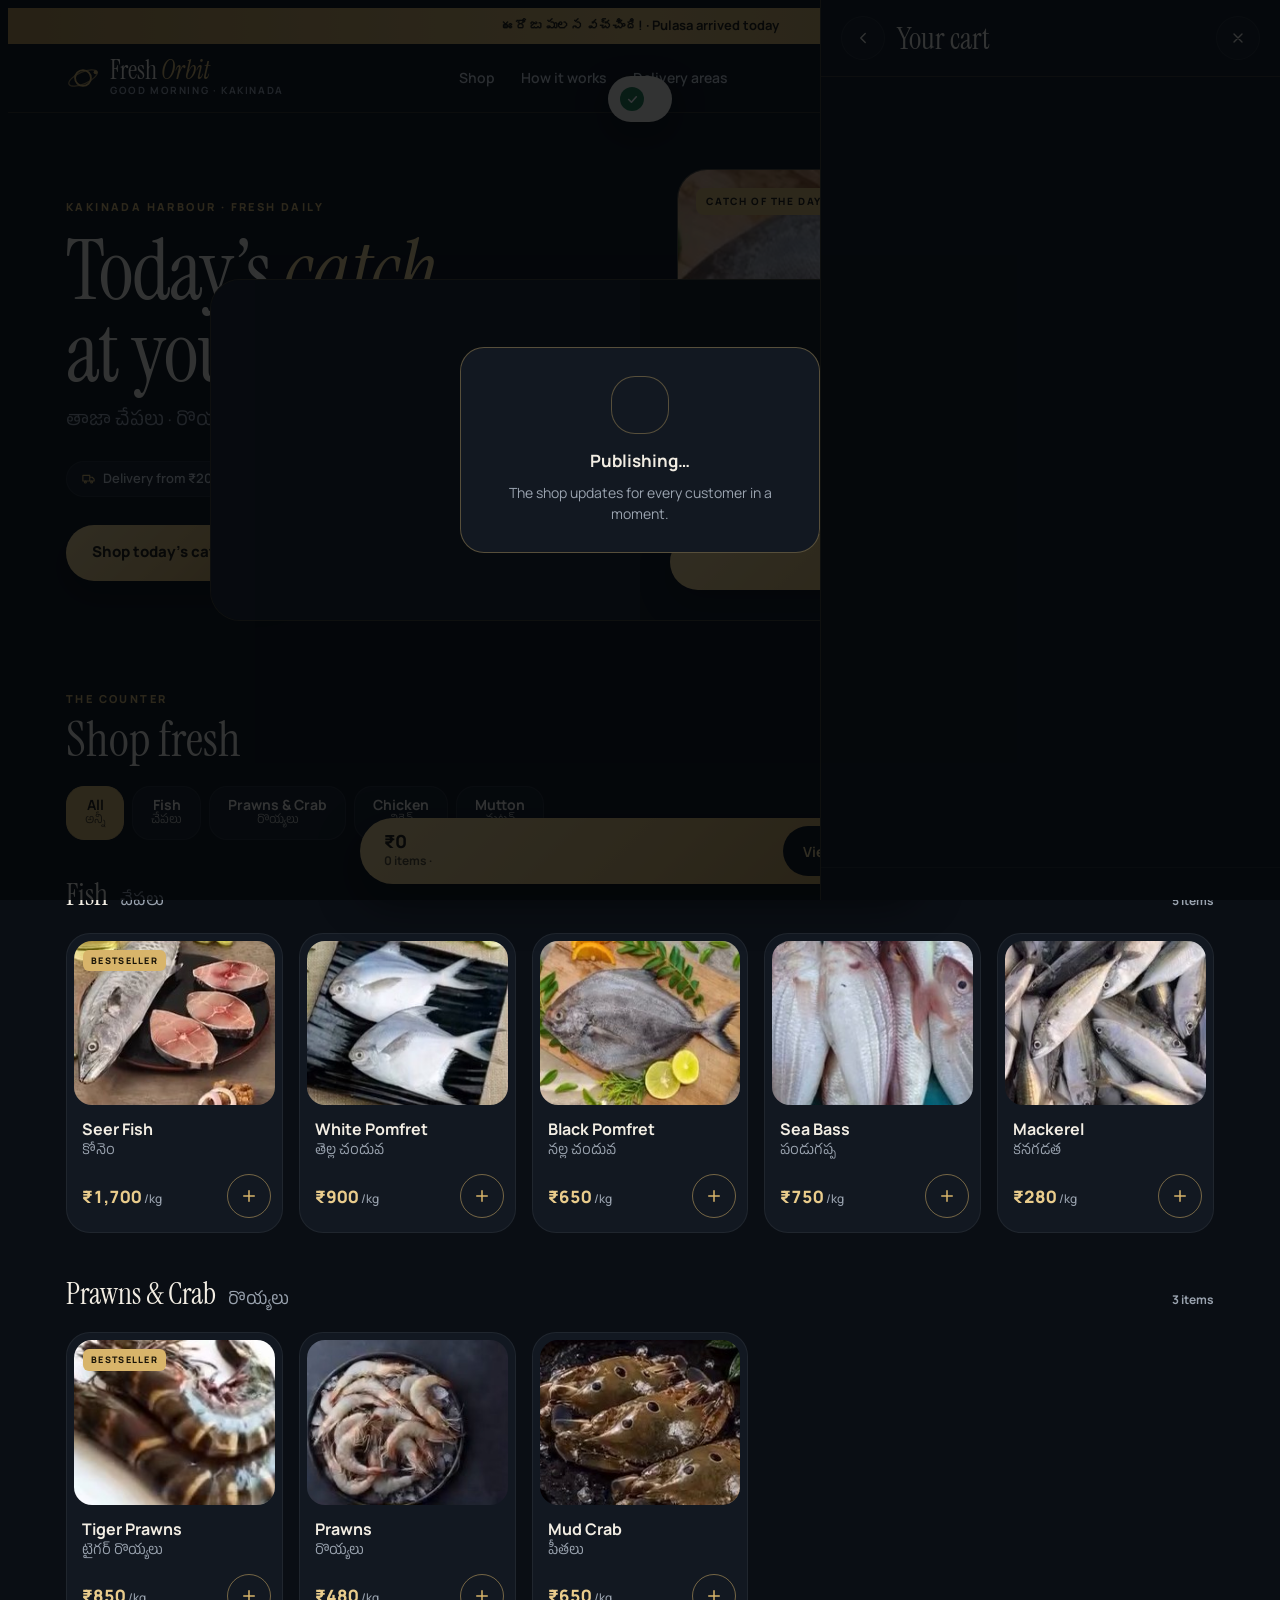
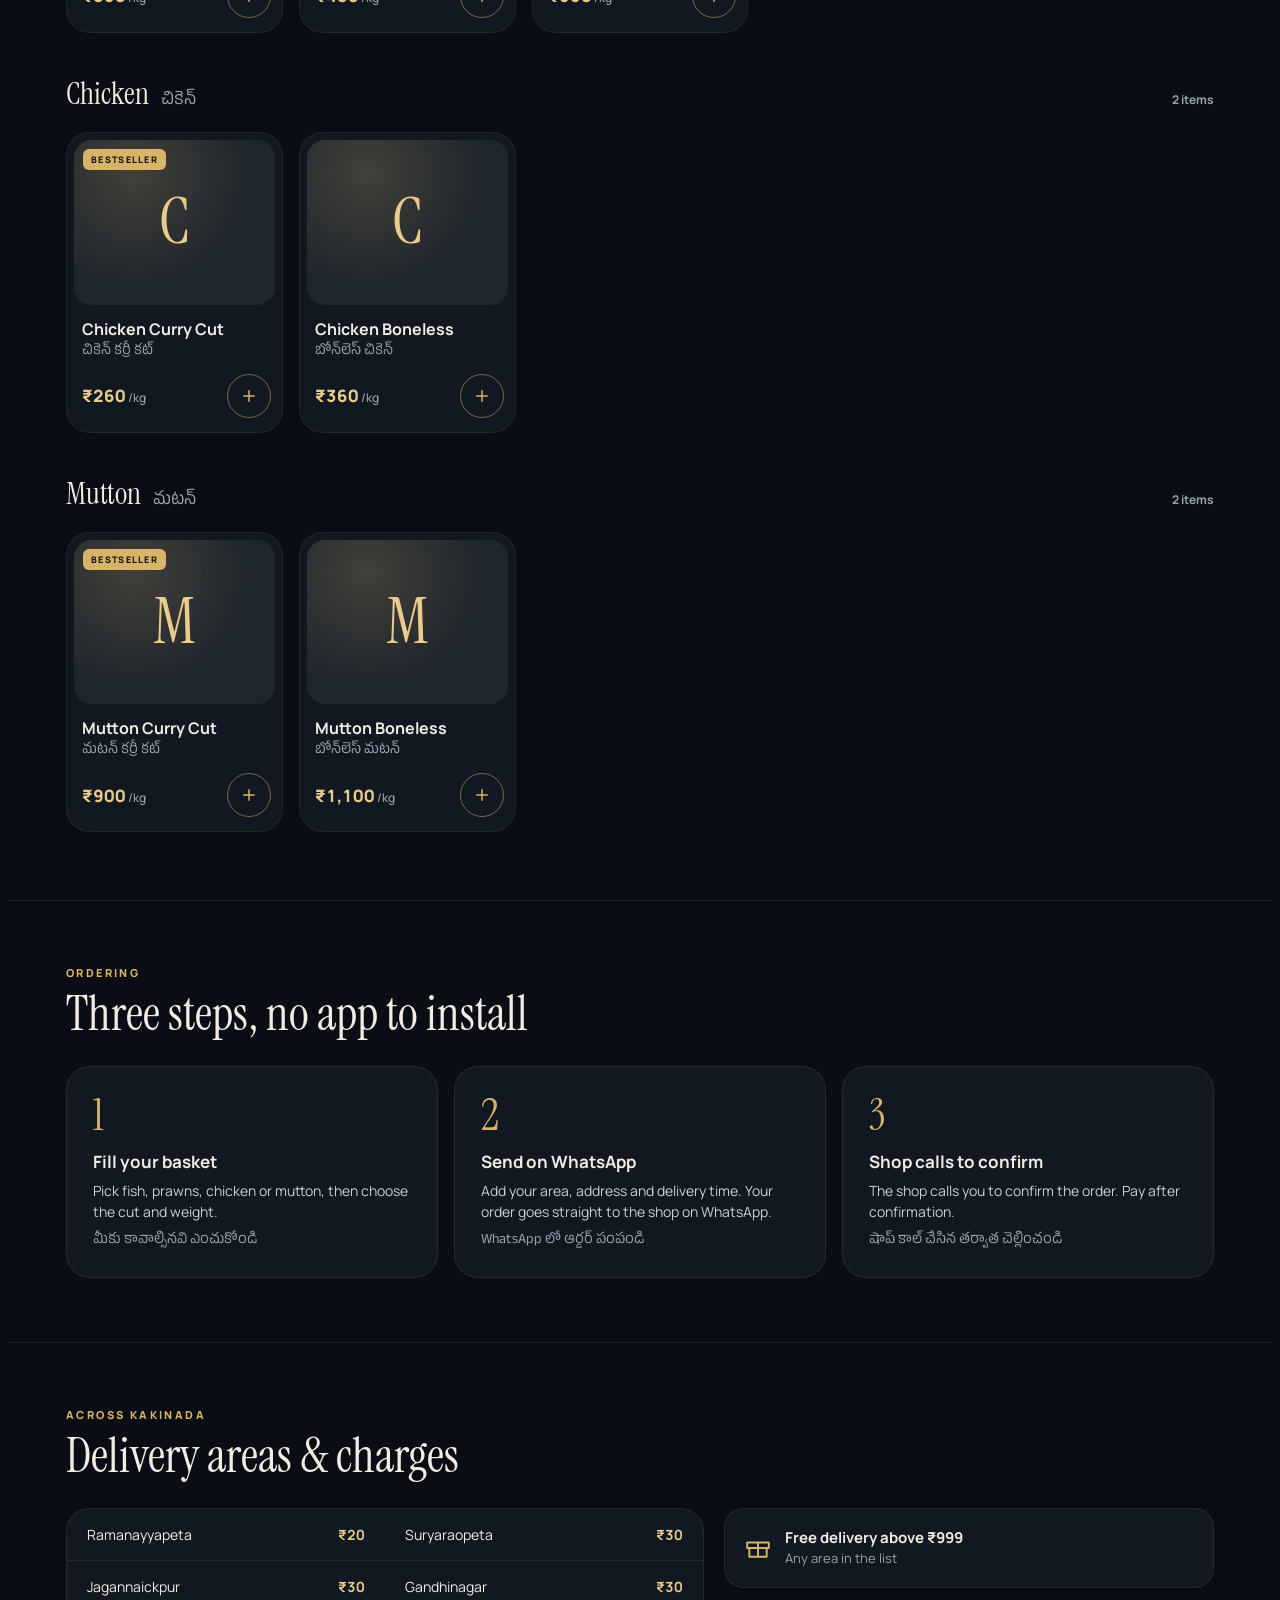
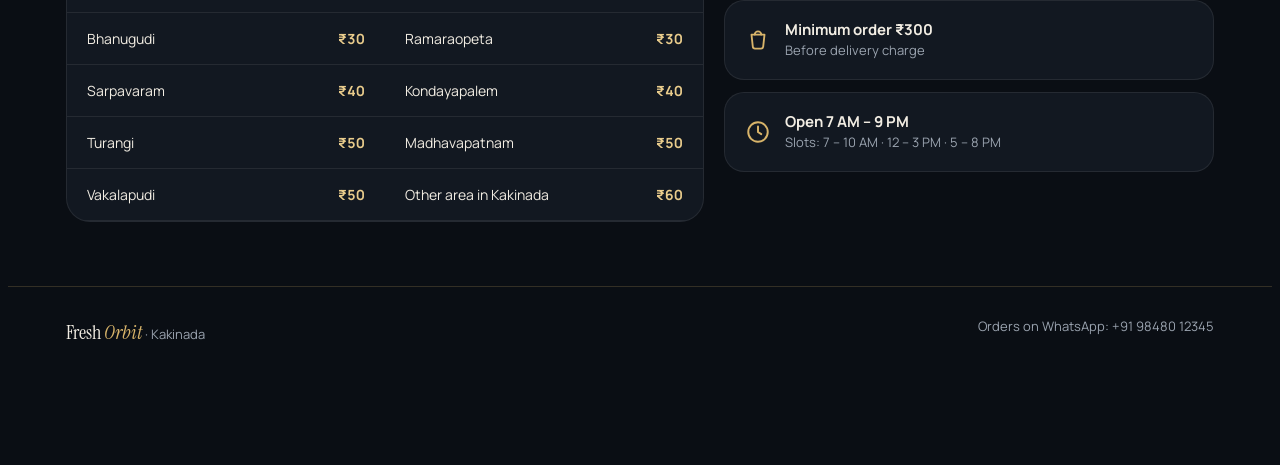
==== claude-link-version.html @ 97937550 "Add files via upload" ====
<title>Fresh Orbit Kakinada</title>
<meta name="claude:viewport-fit-sides" content="cover">
<link rel="preconnect" href="https://fonts.googleapis.com">
<link rel="stylesheet" href="https://fonts.googleapis.com/css2?family=Instrument+Serif:ital@0;1&family=Manrope:wght@400;500;600;700;800&family=Anek+Telugu:wght@400;500;600&display=swap">
<style id="fo-style">
/* Layout: harbour-night storefront — sticky header, split hero, filterable product grid, cart drawer that becomes checkout, owner console overlay */
:root{
  --ink:#0A0E14; --surface:#121821; --raised:#18202B; --line:rgba(255,255,255,0.08);
  --text:#F2EDE3; --muted:#9AA3AF; --soft:#C9CFD6;
  --gold:#D8B46A; --gold-hi:#E9CC8C; --gold-lo:#B8924A; --gold-ink:#1A1408;
  --wa:#25D366; --wa-ink:#052E16; --ok:#4ADE80; --ok-deep:#1F7A4D; --warn:#F5B84A; --danger:#F87171;
  --display:'Instrument Serif',Georgia,'Times New Roman',serif;
  --body:'Manrope',system-ui,-apple-system,'Segoe UI',sans-serif;
  --telugu:'Anek Telugu','Noto Sans Telugu','Nirmala UI',sans-serif;
  color-scheme:dark;
}
*{box-sizing:border-box}
html{scroll-behavior:smooth}
@media (prefers-reduced-motion:reduce){html{scroll-behavior:auto}*{transition:none!important;animation:none!important}}
body{background:var(--ink);color:var(--text);font-family:var(--body);font-size:15px;line-height:1.5;-webkit-font-smoothing:antialiased}
body::before{content:"";position:fixed;inset:0 0 auto;height:env(safe-area-inset-top,0px);z-index:60;background:var(--ink)}
a{color:inherit}
button,input,select,textarea{font:inherit;color:inherit}
button{cursor:pointer}
button:disabled{cursor:not-allowed}
:focus-visible{outline:2px solid var(--gold-hi);outline-offset:2px}
.te{font-family:var(--telugu)}
.wrap{max-width:1180px;margin:0 auto;padding-left:max(16px,env(safe-area-inset-left,0px));padding-right:max(16px,env(safe-area-inset-right,0px))}
.serif{font-family:var(--display);font-weight:400}
.eyebrow{font-size:11px;font-weight:800;letter-spacing:2.4px;text-transform:uppercase;color:var(--gold)}
.sr{position:absolute;width:1px;height:1px;overflow:hidden;clip:rect(0 0 0 0);white-space:nowrap}

.announce{background:linear-gradient(90deg,var(--gold-lo),var(--gold),var(--gold-lo));color:var(--gold-ink);font-size:13px;font-weight:700;text-align:center}
.announce .wrap{padding-block:8px}
.closed{background:#3A2A10;color:var(--warn);font-size:13px;font-weight:700;text-align:center;border-bottom:1px solid rgba(245,184,74,0.35)}
.closed .wrap{padding-block:10px}

header.top{position:sticky;top:env(safe-area-inset-top,0px);z-index:40;background:rgba(10,14,20,0.92);backdrop-filter:blur(14px);-webkit-backdrop-filter:blur(14px);border-bottom:1px solid rgba(216,180,106,0.2)}
header.top .wrap{display:flex;align-items:center;justify-content:space-between;gap:12px;padding-block:12px}
.brand{display:flex;align-items:center;gap:10px;text-decoration:none;min-width:0}
.brand b{font-family:var(--display);font-weight:400;font-size:26px;line-height:1;white-space:nowrap}
.brand i{color:var(--gold)}
.brand small{display:block;font-size:10px;font-weight:700;letter-spacing:1.6px;text-transform:uppercase;color:var(--muted);white-space:nowrap}
nav.links{display:flex;gap:26px;font-size:14px;font-weight:600;color:var(--soft)}
nav.links a{text-decoration:none}
nav.links a:hover{color:var(--gold-hi)}
.hdr-actions{display:flex;gap:8px;align-items:center}
.pill-btn{height:44px;padding:0 14px;border-radius:22px;border:1px solid var(--line);background:var(--surface);display:flex;align-items:center;gap:8px;font-size:13px;font-weight:700;white-space:nowrap}
.pill-btn:hover{border-color:rgba(216,180,106,0.5)}
.pill-gold{background:rgba(216,180,106,0.14);border-color:rgba(216,180,106,0.55);color:var(--gold-hi)}
.badge{min-width:20px;height:20px;padding:0 5px;border-radius:10px;background:var(--gold);color:var(--gold-ink);font-size:11px;font-weight:800;display:inline-flex;align-items:center;justify-content:center}
@media (max-width:900px){nav.links{display:none}}
@media (max-width:420px){.brand small{display:none}.brand b{font-size:22px}.pill-btn{padding:0 11px}}

.hero .wrap{display:grid;grid-template-columns:1.05fr 1fr;gap:48px;align-items:center;padding-block:56px 40px}
.hero h1{font-family:var(--display);font-weight:400;font-size:clamp(44px,7vw,84px);line-height:0.98;letter-spacing:-1px;margin:14px 0 14px;text-wrap:balance}
.hero h1 em{color:var(--gold-hi)}
.hero .te-line{font-size:19px;color:var(--muted);margin:0}
.facts{display:flex;flex-wrap:wrap;gap:8px;margin:24px 0 28px}
.fact{display:flex;align-items:center;gap:7px;height:36px;padding:0 14px;border-radius:18px;background:var(--surface);border:1px solid var(--line);font-size:13px;font-weight:600;color:var(--soft)}
.fact svg{color:var(--gold)}
.cta-row{display:flex;flex-wrap:wrap;gap:12px}
.btn-gold{height:56px;padding:0 26px;border-radius:28px;border:0;background:linear-gradient(135deg,var(--gold-hi),var(--gold) 55%,var(--gold-lo));color:var(--gold-ink);font-size:15px;font-weight:800;display:inline-flex;align-items:center;justify-content:center;gap:10px;text-decoration:none;box-shadow:0 14px 30px rgba(0,0,0,0.4)}
.btn-gold:hover{filter:brightness(1.06)}
.btn-gold:disabled{opacity:.5;filter:none}
.btn-ghost{height:56px;padding:0 24px;border-radius:28px;border:1px solid rgba(255,255,255,0.14);background:transparent;font-size:15px;font-weight:700;display:inline-flex;align-items:center;justify-content:center;gap:8px;text-decoration:none}
.btn-ghost:hover{border-color:var(--gold)}
.feature{position:relative;display:block;width:100%;padding:0;text-align:left;border-radius:30px;overflow:hidden;border:1px solid rgba(216,180,106,0.3);aspect-ratio:4/3.3;max-width:100%;background:var(--surface)}
.feature img,.feature .mono{width:100%;height:100%;object-fit:cover;display:flex}
.feature::after{content:"";position:absolute;inset:0;background:linear-gradient(180deg,rgba(10,14,20,0) 40%,rgba(10,14,20,0.92) 100%)}
.feature .cap{position:absolute;left:24px;right:24px;bottom:22px;z-index:1;display:flex;align-items:flex-end;justify-content:space-between;gap:16px}
.feature .tag{position:absolute;top:18px;left:18px;z-index:1;font-size:10px;font-weight:800;letter-spacing:1.6px;text-transform:uppercase;background:var(--gold);color:var(--gold-ink);padding:6px 10px;border-radius:8px}
.feature .nm{font-family:var(--display);font-size:36px;line-height:1}
.feature .price{font-size:22px;font-weight:800;color:var(--gold-hi);white-space:nowrap}
.feature .price span{font-size:13px;font-weight:500;color:var(--muted)}
@media (max-width:860px){.hero .wrap{grid-template-columns:1fr;gap:28px;padding-block:32px 24px}}

.shop{padding-block:40px 30px}
.shop-head{display:flex;flex-wrap:wrap;align-items:flex-end;justify-content:space-between;gap:16px;margin-bottom:22px}
.shop-head h2{font-family:var(--display);font-weight:400;font-size:clamp(34px,4.5vw,48px);line-height:1;margin:8px 0 0}
.search{height:52px;width:min(380px,100%);display:flex;align-items:center;gap:10px;padding:0 18px;border-radius:26px;background:var(--surface);border:1px solid var(--line)}
.search:focus-within{border-color:var(--gold)}
.search input{flex:1;min-width:0;border:0;background:transparent;outline:0;font-size:14px}
.search input::placeholder{color:#7C8794}
.cats{display:flex;gap:8px;overflow-x:auto;padding-bottom:6px;margin-bottom:26px;scrollbar-width:none}
.cats::-webkit-scrollbar{display:none}
.cat{flex:0 0 auto;min-height:54px;padding:6px 18px;border-radius:18px;border:1px solid var(--line);background:var(--surface);display:flex;flex-direction:column;align-items:center;justify-content:center;line-height:1.2}
.cat b{font-size:14px}
.cat span{font-size:12px;opacity:0.75}
.cat[aria-pressed="true"]{background:var(--gold);border-color:var(--gold);color:var(--gold-ink)}
.group{margin-bottom:38px}
.group-title{display:flex;align-items:baseline;gap:12px;margin:0 0 16px;flex-wrap:wrap}
.group-title h3{font-family:var(--display);font-weight:400;font-size:30px;margin:0}
.group-title .sub{color:var(--muted);font-size:17px}
.group-title .count{margin-left:auto;font-size:12px;font-weight:700;color:var(--muted)}
.grid{display:grid;grid-template-columns:repeat(auto-fill,minmax(200px,1fr));gap:16px}
@media (max-width:480px){.grid{grid-template-columns:repeat(2,minmax(0,1fr));gap:12px}}
.card{background:var(--surface);border:1px solid rgba(255,255,255,0.06);border-radius:24px;padding:7px 7px 14px;display:flex;flex-direction:column;gap:12px;transition:border-color .2s,transform .2s;min-width:0}
.card:hover{border-color:rgba(216,180,106,0.4);transform:translateY(-2px)}
.card .ph{position:relative;display:block;width:100%;aspect-ratio:1/0.82;border-radius:18px;overflow:hidden;border:0;padding:0;background:var(--raised)}
.card .ph img{width:100%;height:100%;object-fit:cover;display:block;transition:transform .5s}
.card:hover .ph img{transform:scale(1.04)}
.mono{width:100%;height:100%;display:flex;align-items:center;justify-content:center;background:radial-gradient(circle at 30% 20%,rgba(216,180,106,0.22),rgba(216,180,106,0.04) 60%),var(--raised);font-family:var(--display);font-size:64px;color:var(--gold-hi)}
.best{position:absolute;top:9px;left:9px;font-size:9px;font-weight:800;letter-spacing:1.3px;text-transform:uppercase;background:var(--gold);color:var(--gold-ink);padding:4px 8px;border-radius:6px}
.out{position:absolute;inset:0;background:rgba(10,14,20,0.72);display:flex;align-items:center;justify-content:center;font-size:12px;font-weight:800;letter-spacing:1.4px;text-transform:uppercase;color:var(--text)}
.card .meta{padding:0 8px;display:flex;flex-direction:column;min-width:0}
.card .meta b{font-size:16px;overflow-wrap:anywhere}
.card .meta .alt{font-size:14px;color:var(--muted)}
.card .foot{padding:0 4px 0 8px;display:flex;align-items:center;justify-content:space-between;gap:8px}
.price-tag{font-size:17px;font-weight:800;color:var(--gold-hi);font-variant-numeric:tabular-nums}
.price-tag small{font-size:12px;font-weight:500;color:var(--muted)}
.add{width:44px;height:44px;flex:0 0 auto;border-radius:22px;border:1px solid rgba(216,180,106,0.5);background:transparent;color:var(--gold);display:flex;align-items:center;justify-content:center}
.add:hover:not(:disabled){background:var(--gold);color:var(--gold-ink)}
.add:disabled{opacity:.35}
.in-cart{height:44px;padding:0 12px;border-radius:22px;background:rgba(216,180,106,0.14);border:1px solid rgba(216,180,106,0.45);color:var(--gold-hi);font-size:12px;font-weight:800;display:flex;align-items:center;gap:6px;white-space:nowrap}
.empty{padding:40px;text-align:center;color:var(--muted);border:1px dashed var(--line);border-radius:22px}

.band{border-top:1px solid var(--line)}
.band .wrap{padding-block:64px}
.band h2{font-family:var(--display);font-weight:400;font-size:clamp(34px,4.5vw,48px);line-height:1;margin:8px 0 28px;text-wrap:balance}
.steps{display:grid;grid-template-columns:repeat(3,minmax(0,1fr));gap:16px}
@media (max-width:760px){.steps{grid-template-columns:1fr}}
.step{padding:26px;border-radius:24px;background:var(--surface);border:1px solid var(--line)}
.step .n{font-family:var(--display);font-size:44px;line-height:1;color:var(--gold)}
.step h3{margin:12px 0 6px;font-size:17px}
.step p{margin:0;color:var(--soft);font-size:14px}
.step .te{display:block;margin-top:8px;color:var(--muted);font-size:14px}
.areas-layout{display:grid;grid-template-columns:1.3fr 1fr;gap:20px;align-items:start}
@media (max-width:860px){.areas-layout{grid-template-columns:1fr}}
.area-list{display:grid;grid-template-columns:repeat(2,minmax(0,1fr));background:var(--surface);border:1px solid var(--line);border-radius:24px;overflow:hidden}
@media (max-width:480px){.area-list{grid-template-columns:1fr}}
.area-list div{display:flex;justify-content:space-between;gap:10px;padding:15px 20px;border-bottom:1px solid var(--line);font-size:14px}
.area-list div b{color:var(--gold-hi);font-variant-numeric:tabular-nums}
.rules{display:flex;flex-direction:column;gap:12px}
.rule{display:flex;gap:14px;align-items:center;padding:18px 20px;border-radius:20px;background:var(--surface);border:1px solid var(--line)}
.rule svg{flex:0 0 auto;color:var(--gold)}
.rule b{display:block;font-size:15px}
.rule span{font-size:13px;color:var(--muted)}
footer{border-top:1px solid rgba(216,180,106,0.2)}
footer .wrap{padding-block:30px 110px;display:flex;flex-wrap:wrap;justify-content:space-between;gap:16px;color:var(--muted);font-size:13px}

.cartbar{position:fixed;left:max(16px,env(safe-area-inset-left,0px));right:max(16px,env(safe-area-inset-right,0px));bottom:calc(16px + env(safe-area-inset-bottom,0px));z-index:45;max-width:560px;margin:0 auto;height:66px;border-radius:33px;border:0;background:linear-gradient(135deg,var(--gold-hi),var(--gold) 55%,var(--gold-lo));color:var(--gold-ink);display:flex;align-items:center;justify-content:space-between;gap:10px;padding:0 8px 0 24px;box-shadow:0 18px 40px rgba(0,0,0,0.55);text-align:left}
.cartbar > span:first-child{min-width:0;overflow:hidden}
.cartbar .t{font-size:18px;font-weight:800;line-height:1.1}
.cartbar .s{font-size:12px;font-weight:700;opacity:0.72;white-space:nowrap;overflow:hidden;text-overflow:ellipsis;display:block}
.cartbar .go{flex:0 0 auto;height:50px;padding:0 20px;border-radius:25px;background:var(--ink);color:var(--gold-hi);font-size:14px;font-weight:700;display:flex;align-items:center;gap:8px}

.scrim{position:fixed;inset:0;z-index:70;background:rgba(3,5,8,0.66);backdrop-filter:blur(4px);-webkit-backdrop-filter:blur(4px)}
.modal{position:fixed;z-index:80;left:50%;top:50%;transform:translate(-50%,-50%);width:min(860px,calc(100% - 32px));max-height:calc(100% - 48px);overflow:auto;background:#0F141C;border:1px solid rgba(216,180,106,0.25);border-radius:30px;display:grid;grid-template-columns:1fr 1fr}
.modal .mimg{position:relative;min-height:340px;background:var(--raised)}
.modal .mimg img,.modal .mimg .mono{position:absolute;inset:0;width:100%;height:100%;object-fit:cover}
.modal .mbody{padding:30px;display:flex;flex-direction:column;gap:18px;min-width:0}
.xbtn{position:absolute;top:14px;right:14px;z-index:2;width:44px;height:44px;border-radius:22px;border:1px solid rgba(255,255,255,0.18);background:rgba(10,14,20,0.7);display:flex;align-items:center;justify-content:center}
.label{font-size:12px;font-weight:800;letter-spacing:1.4px;text-transform:uppercase;color:var(--muted);margin-bottom:8px;display:block}
.seg{display:grid;gap:6px;padding:5px;background:var(--ink);border:1px solid var(--line);border-radius:18px}
.seg button{min-height:44px;border-radius:14px;border:0;background:transparent;color:var(--soft);font-size:13px;font-weight:700;padding:4px 6px}
.seg button[aria-pressed="true"]{background:var(--gold);color:var(--gold-ink)}
.wts{display:grid;grid-template-columns:repeat(4,minmax(0,1fr));gap:8px}
.wts button{height:58px;border-radius:16px;border:1px solid var(--line);background:var(--surface);display:flex;flex-direction:column;align-items:center;justify-content:center;line-height:1.25}
.wts button b{font-size:14px}
.wts button span{font-size:11px;color:var(--muted)}
.wts button[aria-pressed="true"]{border:1.5px solid var(--gold);background:rgba(216,180,106,0.14)}
@media (max-width:700px){
  .modal{left:0;right:0;top:auto;bottom:0;transform:none;width:100%;max-height:92%;border-radius:28px 28px 0 0;grid-template-columns:1fr;padding-bottom:env(safe-area-inset-bottom,0px)}
  .modal .mimg{min-height:240px}
  .modal .mbody{padding:22px max(20px,env(safe-area-inset-left,0px)) 24px}
}

.drawer{position:fixed;z-index:80;top:0;right:0;bottom:0;width:min(460px,100%);background:#0F141C;border-left:1px solid rgba(216,180,106,0.25);display:flex;flex-direction:column;padding-top:env(safe-area-inset-top,0px);padding-bottom:env(safe-area-inset-bottom,0px);padding-right:env(safe-area-inset-right,0px)}
.dhead{display:flex;align-items:center;gap:12px;padding:16px 20px;border-bottom:1px solid rgba(216,180,106,0.2)}
.dhead h2{font-family:var(--display);font-weight:400;font-size:30px;margin:0;flex:1;line-height:1.1}
.icon-btn{width:44px;height:44px;flex:0 0 auto;border-radius:22px;border:1px solid var(--line);background:var(--surface);display:flex;align-items:center;justify-content:center}
.dbody{flex:1;overflow:auto;padding:18px 20px;display:flex;flex-direction:column;gap:14px}
.dfoot{padding:14px 20px 18px;border-top:1px solid var(--line);display:flex;flex-direction:column;gap:10px}
.line{display:flex;gap:14px;padding:10px;background:var(--surface);border:1px solid rgba(255,255,255,0.06);border-radius:20px}
.line .th{width:76px;height:76px;flex:0 0 auto;border-radius:14px;overflow:hidden}
.line .th img,.line .th .mono{width:100%;height:100%;object-fit:cover;font-size:30px}
.line .info{flex:1;min-width:0;display:flex;flex-direction:column;justify-content:space-between;gap:6px}
.line .row{display:flex;justify-content:space-between;gap:8px}
.line b{font-size:15px}
.line .sub{font-size:12px;color:var(--muted)}
.stepper{align-self:flex-start;display:flex;align-items:center;background:var(--ink);border:1px solid var(--line);border-radius:22px}
.stepper button{width:44px;height:38px;border:0;background:transparent;color:var(--gold);display:flex;align-items:center;justify-content:center}
.stepper span{min-width:58px;text-align:center;font-size:13px;font-weight:800;font-variant-numeric:tabular-nums}
.progress{padding:16px;border-radius:18px;background:rgba(216,180,106,0.08);border:1px solid rgba(216,180,106,0.25);display:flex;flex-direction:column;gap:10px;font-size:13px;font-weight:600;color:var(--gold-hi)}
.bar{height:6px;border-radius:3px;background:rgba(255,255,255,0.08);overflow:hidden}
.bar i{display:block;height:100%;border-radius:3px;background:linear-gradient(90deg,var(--gold-lo),var(--gold-hi));transition:width .3s}
.sum{display:flex;flex-direction:column;gap:8px;font-size:14px}
.sum div{display:flex;justify-content:space-between;gap:10px;font-variant-numeric:tabular-nums}
.sum .k{color:var(--muted)}
.sum .total{padding-top:10px;border-top:1px solid var(--line);align-items:baseline}
.sum .total .k{font-family:var(--display);font-size:24px;color:var(--text)}
.sum .total b{font-size:24px;color:var(--gold-hi)}
.field{display:flex;flex-direction:column;gap:7px;min-width:0}
.field > span{font-size:12px;font-weight:800;letter-spacing:1.2px;text-transform:uppercase;color:var(--muted)}
.field > span.money,.field > span.phone{font-size:15px;font-weight:400;letter-spacing:0;text-transform:none;color:var(--text)}
.field input,.field textarea,.field select{min-height:50px;padding:12px 16px;border-radius:14px;border:1px solid rgba(255,255,255,0.1);background:var(--surface);font-size:15px;outline:0;resize:vertical;width:100%;min-width:0}
.field input:focus,.field textarea:focus,.field select:focus{border-color:var(--gold)}
.field input::placeholder,.field textarea::placeholder{color:#7C8794}
.err{font-size:12px;color:var(--warn);font-weight:600;font-style:normal}
.phone{display:flex;align-items:center;border-radius:14px;border:1px solid rgba(255,255,255,0.1);background:var(--surface);overflow:hidden}
.phone:focus-within{border-color:var(--gold)}
.phone b{padding:0 14px;align-self:stretch;display:flex;align-items:center;border-right:1px solid var(--line);color:var(--soft)}
.phone input{border:0!important;flex:1;min-width:0;background:transparent}
.area-pick{display:grid;grid-template-columns:repeat(2,minmax(0,1fr));gap:8px}
.area-pick button{min-height:50px;padding:8px 12px;border-radius:14px;border:1px solid var(--line);background:var(--surface);display:flex;justify-content:space-between;align-items:center;gap:6px;text-align:left;font-size:13px;font-weight:600;line-height:1.2;min-width:0}
.area-pick button b{font-size:12px;color:var(--muted);flex:0 0 auto}
.area-pick button[aria-pressed="true"]{border:1.5px solid var(--gold);background:rgba(216,180,106,0.14)}
.area-pick button[aria-pressed="true"] b{color:var(--gold-hi)}
.btn-wa{height:60px;border-radius:30px;border:0;background:var(--wa);color:var(--wa-ink);font-size:16px;font-weight:800;display:flex;align-items:center;justify-content:center;gap:10px;text-decoration:none;width:100%}
.btn-wa:hover{filter:brightness(1.05)}
.btn-wa:disabled{opacity:.45}
.note{font-size:12px;color:var(--muted);text-align:center}
.msgbox{white-space:pre-wrap;font-size:13px;line-height:1.55;background:var(--surface);border:1px solid var(--line);border-radius:16px;padding:14px;color:var(--soft);max-height:240px;overflow:auto;overflow-wrap:anywhere}
.done-ico{width:64px;height:64px;border-radius:32px;background:rgba(37,211,102,0.14);border:1px solid rgba(37,211,102,0.4);display:flex;align-items:center;justify-content:center;color:var(--wa)}
.toast{position:fixed;z-index:120;left:50%;top:calc(76px + env(safe-area-inset-top,0px));transform:translateX(-50%);min-height:46px;padding:8px 18px 8px 12px;border-radius:23px;background:var(--text);color:var(--ink);display:flex;align-items:center;gap:10px;font-size:13px;font-weight:700;box-shadow:0 14px 30px rgba(0,0,0,0.5);max-width:calc(100% - 32px)}
.toast i{width:24px;height:24px;flex:0 0 auto;border-radius:12px;background:var(--ok-deep);display:flex;align-items:center;justify-content:center;color:#fff}

/* ---------- owner console ---------- */
.admin{position:fixed;inset:0;z-index:100;background:var(--ink);overflow:auto;padding-top:env(safe-area-inset-top,0px)}
.ahead{position:sticky;top:0;z-index:2;background:rgba(10,14,20,0.95);backdrop-filter:blur(12px);-webkit-backdrop-filter:blur(12px);border-bottom:1px solid rgba(216,180,106,0.2)}
.ahead .wrap{display:flex;flex-wrap:wrap;align-items:center;gap:12px;padding-block:14px;max-width:980px}
#aClose{order:3}
.atabs{order:2}
@media (max-width:700px){#aClose{order:2}.atabs{order:3;max-width:none}}
.ahead h2{font-family:var(--display);font-weight:400;font-size:30px;margin:0;line-height:1.1;flex:1;min-width:0}
.atabs{display:grid;grid-template-columns:repeat(2,minmax(0,1fr));gap:6px;padding:5px;background:var(--surface);border:1px solid var(--line);border-radius:20px;width:100%;max-width:420px}
.atabs button{height:44px;border-radius:15px;border:0;background:transparent;color:var(--soft);font-size:14px;font-weight:700}
.atabs button[aria-pressed="true"]{background:var(--gold);color:var(--gold-ink);font-weight:800}
.abody{max-width:980px;padding-block:20px 140px;display:flex;flex-direction:column;gap:14px}
.acard{background:var(--surface);border:1px solid var(--line);border-radius:22px;padding:18px;display:flex;flex-direction:column;gap:14px;min-width:0}
.acard h3{font-family:var(--display);font-weight:400;font-size:24px;margin:0}
.acard .hint{font-size:13px;color:var(--muted);margin:-8px 0 0}
.arow{display:grid;grid-template-columns:76px minmax(0,1fr) auto;gap:14px;align-items:start}
@media (max-width:640px){.arow{grid-template-columns:64px minmax(0,1fr)}.arow .atoggles{grid-column:1 / -1;flex-direction:row}}
.athumb{position:relative;width:76px;height:76px;border-radius:16px;overflow:hidden;border:1px dashed rgba(216,180,106,0.5);background:var(--raised);padding:0;display:block}
@media (max-width:640px){.athumb{width:64px;height:64px}}
.athumb img,.athumb .mono{width:100%;height:100%;object-fit:cover;font-size:30px}
.athumb span.cam{position:absolute;right:4px;bottom:4px;width:24px;height:24px;border-radius:12px;background:rgba(10,14,20,0.85);display:flex;align-items:center;justify-content:center;color:var(--gold-hi)}
.afields{display:grid;grid-template-columns:repeat(2,minmax(0,1fr));gap:10px;min-width:0}
@media (max-width:520px){.afields{grid-template-columns:1fr}}
.afields .field > span,.ad .field > span{font-size:11px;letter-spacing:1px}
.afields .field input,.afields .field select,.ad .field input,.ad .field select,.ad .field textarea{min-height:44px;padding:9px 12px;font-size:14px;background:var(--ink)}
.money{display:flex;align-items:center;border-radius:14px;border:1px solid rgba(255,255,255,0.1);background:var(--ink);padding:0 12px;min-height:44px}
.money:focus-within{border-color:var(--gold)}
.money input{border:0!important;background:transparent!important;min-height:42px!important;padding:0 6px!important;flex:1;min-width:0;font-weight:800;color:var(--gold-hi)}
.money em{font-style:normal;font-size:12px;color:var(--muted)}
.atoggles{display:flex;flex-direction:column;gap:8px}
.tgl{display:flex;align-items:center;gap:10px;min-height:44px;padding:0 4px;border:0;background:transparent;font-size:13px;font-weight:700;color:var(--soft);white-space:nowrap}
.tgl .trk{width:46px;height:28px;border-radius:14px;background:rgba(255,255,255,0.14);position:relative;flex:0 0 auto;transition:background .2s}
.tgl .trk::after{content:"";position:absolute;top:3px;left:3px;width:22px;height:22px;border-radius:11px;background:var(--muted);transition:left .2s,background .2s}
.tgl[aria-checked="true"] .trk{background:var(--ok-deep)}
.tgl[aria-checked="true"] .trk::after{left:21px;background:#fff}
.amore{grid-column:1 / -1}
.amore summary{cursor:pointer;font-size:13px;font-weight:700;color:var(--gold-hi);min-height:36px;display:flex;align-items:center;list-style:none}
.amore summary::-webkit-details-marker{display:none}
.amore[open] summary{margin-bottom:10px}
.ad{display:grid;grid-template-columns:repeat(2,minmax(0,1fr));gap:10px}
@media (max-width:520px){.ad{grid-template-columns:1fr}}
.ad .wide{grid-column:1 / -1}
.lnk{border:0;background:transparent;font-size:13px;font-weight:700;color:var(--soft);min-height:40px;padding:0 6px;text-decoration:underline;text-underline-offset:3px}
.lnk.danger{color:var(--danger)}
.out-row{opacity:.62}
.alist{display:flex;flex-direction:column;gap:8px}
.aline{display:grid;grid-template-columns:minmax(0,1fr) 110px 44px;gap:8px;align-items:center}
.aline input{min-height:44px;padding:9px 12px;border-radius:12px;border:1px solid rgba(255,255,255,0.1);background:var(--ink);font-size:14px;outline:0;width:100%;min-width:0}
.aline input:focus{border-color:var(--gold)}
.aline.slot{grid-template-columns:minmax(0,1fr) 44px}
.xsm{width:44px;height:44px;border-radius:12px;border:0;background:transparent;color:var(--muted);display:flex;align-items:center;justify-content:center}
.xsm:hover{color:var(--danger)}
.dashed{min-height:46px;border-radius:14px;border:1px dashed rgba(216,180,106,0.5);background:transparent;color:var(--gold);font-size:14px;font-weight:700}
.two{display:grid;grid-template-columns:repeat(2,minmax(0,1fr));gap:10px}
@media (max-width:520px){.two{grid-template-columns:1fr}}
.savebar{position:fixed;left:0;right:0;bottom:0;z-index:105;background:rgba(15,20,28,0.97);border-top:1px solid rgba(216,180,106,0.3);padding-bottom:env(safe-area-inset-bottom,0px)}
.savebar .wrap{max-width:980px;display:flex;align-items:center;gap:10px;padding-block:12px;flex-wrap:wrap}
.savebar .msg{flex:1;min-width:160px;font-size:13px;font-weight:600;color:var(--muted)}
.savebar .msg.dirty{color:var(--warn)}
.savebar .btn-gold,.savebar .btn-ghost{height:50px}
.busy{position:fixed;inset:0;z-index:130;background:rgba(3,5,8,0.8);display:flex;align-items:center;justify-content:center;padding:24px}
.busy div{max-width:360px;text-align:center;background:var(--surface);border:1px solid rgba(216,180,106,0.35);border-radius:24px;padding:28px}
.spin{width:40px;height:40px;margin:0 auto 14px;border-radius:20px;border:3px solid rgba(216,180,106,0.25);border-top-color:var(--gold);animation:sp 0.9s linear infinite}
@keyframes sp{to{transform:rotate(360deg)}}
.confirm-del{display:flex;flex-wrap:wrap;gap:8px;align-items:center;font-size:13px;color:var(--danger);font-weight:700}
.confirm-del button{min-height:40px;padding:0 14px;border-radius:12px;font-size:13px;font-weight:800}
</style>

<div id="fo-app"></div>

<script id="fo-imgs">window.FO_IMGS={"seer": "[data-uri]", "whitepomfret": "[data-uri]", "blackpomfret": "[data-uri]", "seabass": "[data-uri]", "mackerel": "[data-uri]", "tigerprawns": "[data-uri]", "prawns": "[data-uri]", "crab": "[data-uri]", "hero_pomfret": "[data-uri]", "hero_prawns": "[data-uri]"};</script>
<script id="fo-data" type="application/json">{"v": 1, "settings": {"whatsapp": "919848012345", "open": true, "banner": "ఈరోజు పులస వచ్చింది! · Pulasa arrived today", "freeAbove": 999, "minOrder": 300, "hours": "7 AM – 9 PM", "slots": ["7 – 10 AM", "12 – 3 PM", "5 – 8 PM"], "featured": "bpom", "areas": [{"name": "Ramanayyapeta", "fee": 20}, {"name": "Suryaraopeta", "fee": 30}, {"name": "Jagannaickpur", "fee": 30}, {"name": "Gandhinagar", "fee": 30}, {"name": "Bhanugudi", "fee": 30}, {"name": "Ramaraopeta", "fee": 30}, {"name": "Sarpavaram", "fee": 40}, {"name": "Kondayapalem", "fee": 40}, {"name": "Turangi", "fee": 50}, {"name": "Madhavapatnam", "fee": 50}, {"name": "Vakalapudi", "fee": 50}, {"name": "Other area in Kakinada", "fee": 60}]}, "products": [{"img": "@seer", "hero": "", "inStock": true, "best": true, "desc": "", "alias": "konemu vanjaram", "cuts": ["Slices", "Whole"], "weights": [0.5, 1, 1.5, 2], "id": "seer", "cat": "fish", "en": "Seer Fish", "te": "కోనెం", "price": 1700}, {"img": "@whitepomfret", "hero": "", "inStock": true, "best": false, "desc": "", "alias": "chanduva", "cuts": ["Cleaned", "Whole"], "weights": [0.5, 1, 1.5, 2], "id": "wpom", "cat": "fish", "en": "White Pomfret", "te": "తెల్ల చందువ", "price": 900}, {"img": "@blackpomfret", "hero": "@hero_pomfret", "inStock": true, "best": false, "desc": "Firm and rich. Great for tawa fry.", "alias": "chanduva", "cuts": ["Cleaned", "Whole"], "weights": [0.5, 1, 1.5, 2], "id": "bpom", "cat": "fish", "en": "Black Pomfret", "te": "నల్ల చందువ", "price": 650}, {"img": "@seabass", "hero": "", "inStock": true, "best": false, "desc": "", "alias": "pandugappa", "cuts": ["Cleaned", "Whole"], "weights": [0.5, 1, 1.5, 2], "id": "bass", "cat": "fish", "en": "Sea Bass", "te": "పండుగప్ప", "price": 750}, {"img": "@mackerel", "hero": "", "inStock": true, "best": false, "desc": "", "alias": "kanagadata", "cuts": ["Cleaned", "Whole"], "weights": [0.5, 1, 1.5, 2], "id": "mack", "cat": "fish", "en": "Mackerel", "te": "కనగడత", "price": 280}, {"img": "@tigerprawns", "hero": "", "inStock": true, "best": true, "desc": "", "alias": "royyalu", "cuts": ["Cleaned & deveined", "Whole"], "weights": [0.25, 0.5, 1, 2], "id": "tiger", "cat": "prawn", "en": "Tiger Prawns", "te": "టైగర్ రొయ్యలు", "price": 850}, {"img": "@prawns", "hero": "@hero_prawns", "inStock": true, "best": false, "desc": "Medium size, 40 to 50 per kg.", "alias": "royyalu", "cuts": ["Cleaned & deveined", "Whole"], "weights": [0.25, 0.5, 1, 2], "id": "prawn", "cat": "prawn", "en": "Prawns", "te": "రొయ్యలు", "price": 480}, {"img": "@crab", "hero": "", "inStock": true, "best": false, "desc": "", "alias": "peethalu", "cuts": ["Cleaned", "Whole"], "weights": [0.5, 1, 1.5, 2], "id": "crab", "cat": "prawn", "en": "Mud Crab", "te": "పీతలు", "price": 650}, {"img": "", "hero": "", "inStock": true, "best": true, "desc": "", "alias": "", "cuts": [], "weights": [0.5, 1, 1.5, 2], "id": "ccc", "cat": "chicken", "en": "Chicken Curry Cut", "te": "చికెన్ కర్రీ కట్", "price": 260, "mono": "C"}, {"img": "", "hero": "", "inStock": true, "best": false, "desc": "", "alias": "", "cuts": [], "weights": [0.5, 1, 1.5, 2], "id": "cbl", "cat": "chicken", "en": "Chicken Boneless", "te": "బోన్‌లెస్ చికెన్", "price": 360, "mono": "C"}, {"img": "", "hero": "", "inStock": true, "best": true, "desc": "", "alias": "", "cuts": [], "weights": [0.5, 1, 1.5, 2], "id": "mcc", "cat": "mutton", "en": "Mutton Curry Cut", "te": "మటన్ కర్రీ కట్", "price": 900, "mono": "M"}, {"img": "", "hero": "", "inStock": true, "best": false, "desc": "", "alias": "", "cuts": [], "weights": [0.5, 1, 1.5, 2], "id": "mbl", "cat": "mutton", "en": "Mutton Boneless", "te": "బోన్‌లెస్ మటన్", "price": 1100, "mono": "M"}]}</script>
<script id="fo-main">
(function () {
'use strict';
/* =====================================================================
   Fresh Orbit — storefront + owner console.
   Shop data lives in the #fo-data block above. The signed-in owner edits
   it in "Manage shop" and "Save & publish" republishes this page with
   the new data, so every customer gets the update.
   ===================================================================== */
const MAIN_SRC = document.getElementById('fo-main').textContent;
const IMGS_SRC = document.getElementById('fo-imgs').textContent;
const STYLE_SRC = document.getElementById('fo-style').textContent;
const IMGS = window.FO_IMGS || {};
let DATA;
try { DATA = JSON.parse(document.getElementById('fo-data').textContent); } catch (e) { DATA = { settings: {}, products: [] }; }
const S = DATA.settings;
const CATS = [
  {id:'all', en:'All', te:'అన్నీ'},
  {id:'fish', en:'Fish', te:'చేపలు'},
  {id:'prawn', en:'Prawns & Crab', te:'రొయ్యలు'},
  {id:'chicken', en:'Chicken', te:'చికెన్'},
  {id:'mutton', en:'Mutton', te:'మటన్'}
];
const I18N = {
  en:{navShop:'Shop',navHow:'How it works',navDelivery:'Delivery areas',heroTitle:'Today’s <em>catch</em>, at your door.',ctaShop:'Shop today’s catch',ctaHow:'How ordering works',catchDay:'Catch of the day',shopEyebrow:'The counter',shopTitle:'Shop fresh',howEyebrow:'Ordering',howTitle:'Three steps, no app to install',delEyebrow:'Across Kakinada',delTitle:'Delivery areas &amp; charges',viewCart:'View cart',fromLbl:'Delivery from',freeLbl:'Free above'},
  te:{navShop:'షాప్',navHow:'ఎలా ఆర్డర్ చేయాలి',navDelivery:'డెలివరీ ప్రాంతాలు',heroTitle:'తాజా <em>చేపలు</em>, మీ ఇంటికే.',ctaShop:'ఇప్పుడే కొనండి',ctaHow:'ఎలా ఆర్డర్ చేయాలి',catchDay:'ఈరోజు ప్రత్యేకం',shopEyebrow:'కౌంటర్',shopTitle:'తాజాగా కొనండి',howEyebrow:'ఆర్డర్',howTitle:'మూడు స్టెప్పులు, యాప్ అవసరం లేదు',delEyebrow:'కాకినాడ అంతటా',delTitle:'డెలివరీ ప్రాంతాలు &amp; ఛార్జీలు',viewCart:'Cart చూడండి',fromLbl:'డెలివరీ',freeLbl:'ఉచితం పైన'}
};

/* ---------- helpers ---------- */
const $ = (id) => document.getElementById(id);
const rupee = (n) => '₹' + Math.round(n).toLocaleString('en-IN');
const kg = (q) => q < 1 ? Math.round(q * 1000) + ' g' : (Number.isInteger(q) ? q : +q.toFixed(2)) + ' kg';
const esc = (s) => String(s == null ? '' : s).replace(/[&<>"']/g, (c) => ({'&':'&amp;','<':'&lt;','>':'&gt;','"':'&quot;',"'":'&#39;'}[c]));
const imgSrc = (ref) => !ref ? '' : ref.charAt(0) === '@' ? (IMGS[ref.slice(1)] || '') : ref;
const ICON = {
  plus:'<svg width="18" height="18" viewBox="0 0 24 24" fill="none" stroke="currentColor" stroke-width="2" stroke-linecap="round" aria-hidden="true"><path d="M12 5v14M5 12h14"/></svg>',
  minus:'<svg width="16" height="16" viewBox="0 0 24 24" fill="none" stroke="currentColor" stroke-width="2.2" stroke-linecap="round" aria-hidden="true"><path d="M5 12h14"/></svg>',
  x:'<svg width="16" height="16" viewBox="0 0 24 24" fill="none" stroke="currentColor" stroke-width="2" stroke-linecap="round" aria-hidden="true"><path d="M6 6l12 12M18 6 6 18"/></svg>',
  back:'<svg width="18" height="18" viewBox="0 0 24 24" fill="none" stroke="currentColor" stroke-width="1.8" stroke-linecap="round" stroke-linejoin="round" aria-hidden="true"><path d="M15 6l-6 6 6 6"/></svg>',
  arrow:'<svg width="18" height="18" viewBox="0 0 24 24" fill="none" stroke="currentColor" stroke-width="2.2" stroke-linecap="round" stroke-linejoin="round" aria-hidden="true"><path d="M5 12h14M13 6l6 6-6 6"/></svg>',
  truck:'<svg width="15" height="15" viewBox="0 0 24 24" fill="none" stroke="currentColor" stroke-width="1.8" stroke-linecap="round" stroke-linejoin="round" aria-hidden="true"><path d="M3 7h11v9H3zM14 10h4l3 3v3h-7"/><circle cx="7" cy="17.5" r="1.6"/><circle cx="17" cy="17.5" r="1.6"/></svg>',
  gift:'<svg width="15" height="15" viewBox="0 0 24 24" fill="none" stroke="currentColor" stroke-width="1.8" stroke-linecap="round" stroke-linejoin="round" aria-hidden="true"><path d="M20 12v8H4v-8M2 7h20v5H2zM12 20V7"/></svg>',
  clock:'<svg width="15" height="15" viewBox="0 0 24 24" fill="none" stroke="currentColor" stroke-width="1.8" stroke-linecap="round" aria-hidden="true"><circle cx="12" cy="12" r="9"/><path d="M12 7v5l3 2"/></svg>',
  bag:'<svg width="19" height="19" viewBox="0 0 24 24" fill="none" stroke="currentColor" stroke-width="1.7" stroke-linecap="round" stroke-linejoin="round" aria-hidden="true"><path d="M6 7h12l-1.2 11.2a2 2 0 0 1-2 1.8H9.2a2 2 0 0 1-2-1.8L6 7Z"/><path d="M9 7a3 3 0 0 1 6 0"/></svg>',
  wa:'<svg width="22" height="22" viewBox="0 0 24 24" fill="none" stroke="currentColor" stroke-width="1.8" stroke-linecap="round" stroke-linejoin="round" aria-hidden="true"><path d="M4 20l1.3-3.9A8 8 0 1 1 8.1 19L4 20Z"/><path d="M9 9.5c0 3 2.5 5.5 5.5 5.5l1-1.5-2-1-1 .8a4 4 0 0 1-1.8-1.8l.8-1-1-2L9 9.5Z"/></svg>',
  gear:'<svg width="17" height="17" viewBox="0 0 24 24" fill="none" stroke="currentColor" stroke-width="1.8" stroke-linecap="round" stroke-linejoin="round" aria-hidden="true"><circle cx="12" cy="12" r="3"/><path d="M19.4 15a1.7 1.7 0 0 0 .3 1.8l.1.1a2 2 0 1 1-2.8 2.8l-.1-.1a1.7 1.7 0 0 0-1.8-.3 1.7 1.7 0 0 0-1 1.5V21a2 2 0 1 1-4 0v-.1a1.7 1.7 0 0 0-1.1-1.5 1.7 1.7 0 0 0-1.8.3l-.1.1a2 2 0 1 1-2.8-2.8l.1-.1a1.7 1.7 0 0 0 .3-1.8 1.7 1.7 0 0 0-1.5-1H3a2 2 0 1 1 0-4h.1a1.7 1.7 0 0 0 1.5-1.1 1.7 1.7 0 0 0-.3-1.8l-.1-.1a2 2 0 1 1 2.8-2.8l.1.1a1.7 1.7 0 0 0 1.8.3H9a1.7 1.7 0 0 0 1-1.5V3a2 2 0 1 1 4 0v.1a1.7 1.7 0 0 0 1 1.5 1.7 1.7 0 0 0 1.8-.3l.1-.1a2 2 0 1 1 2.8 2.8l-.1.1a1.7 1.7 0 0 0-.3 1.8V9a1.7 1.7 0 0 0 1.5 1H21a2 2 0 1 1 0 4h-.1a1.7 1.7 0 0 0-1.5 1Z"/></svg>',
  cam:'<svg width="13" height="13" viewBox="0 0 24 24" fill="none" stroke="currentColor" stroke-width="2" stroke-linecap="round" stroke-linejoin="round" aria-hidden="true"><path d="M4 8h3l2-3h6l2 3h3v11H4z"/><circle cx="12" cy="13" r="3.5"/></svg>',
  check:'<svg width="13" height="13" viewBox="0 0 24 24" fill="none" stroke="currentColor" stroke-width="3" stroke-linecap="round" stroke-linejoin="round" aria-hidden="true"><path d="M5 12l5 5 9-10"/></svg>'
};
const visual = (p) => imgSrc(p.img) ? `<img src="${esc(imgSrc(p.img))}" alt="${esc(p.en)}" loading="lazy">` : `<span class="mono" aria-hidden="true">${esc(p.mono || (p.en || '?').charAt(0))}</span>`;
const phone10 = (v) => { let d = String(v || '').replace(/\D/g, ''); if (d.length > 10) d = d.slice(-10); return d; };
const waPretty = (n) => '+' + String(n || '').replace(/^91(\d{5})(\d{5})$/, '91 $1 $2');
const fromFee = () => S.areas && S.areas.length ? Math.min.apply(null, S.areas.map((a) => a.fee)) : 0;

/* ---------- page markup ---------- */
const MARKUP = `
<div class="announce" id="announce" hidden><div class="wrap" id="announceTxt"></div></div>
<div class="closed" id="closedBar" role="status" hidden><div class="wrap">Not taking orders right now. You can browse; ordering opens again during shop hours (<span id="closedHours"></span>).</div></div>
<header class="top">
  <div class="wrap">
    <a class="brand" href="#shop" aria-label="Fresh Orbit home">
      <svg width="34" height="34" viewBox="0 0 30 30" fill="none" aria-hidden="true"><circle cx="15" cy="15" r="7" stroke="#D8B46A" stroke-width="1.6"/><ellipse cx="15" cy="15" rx="13.5" ry="5.2" transform="rotate(-24 15 15)" stroke="#D8B46A" stroke-width="1.1" opacity="0.7"/><circle cx="26.2" cy="10" r="1.8" fill="#D8B46A"/></svg>
      <span><b>Fresh <i>Orbit</i></b><small id="greet">Kakinada</small></span>
    </a>
    <nav class="links" aria-label="Main">
      <a href="#shop" data-i="navShop">Shop</a>
      <a href="#how" data-i="navHow">How it works</a>
      <a href="#delivery" data-i="navDelivery">Delivery areas</a>
    </nav>
    <div class="hdr-actions">
      <button class="pill-btn pill-gold" id="manageBtn" hidden>${ICON.gear}<span>Manage shop</span></button>
      <button class="pill-btn" id="langBtn" aria-label="Switch language"><span id="langA">EN</span><span style="color:#7C8794">/</span><span class="te" id="langB" style="color:var(--muted)">తె</span></button>
      <button class="pill-btn" id="cartBtn" aria-label="Open cart">${ICON.bag}<span class="badge" id="cartCount">0</span></button>
    </div>
  </div>
</header>
<main>
  <section class="hero">
    <div class="wrap">
      <div>
        <span class="eyebrow">Kakinada Harbour · Fresh Daily</span>
        <h1 data-i="heroTitle">Today’s <em>catch</em>, at your door.</h1>
        <p class="te te-line">తాజా చేపలు · రొయ్యలు · చికెన్ · మటన్ · ఇంటికే</p>
        <div class="facts" id="facts"></div>
        <div class="cta-row">
          <a class="btn-gold" href="#shop"><span data-i="ctaShop">Shop today’s catch</span>${ICON.arrow}</a>
          <a class="btn-ghost" href="#how" data-i="ctaHow">How ordering works</a>
        </div>
      </div>
      <div id="featureWrap"></div>
    </div>
  </section>
  <section class="shop" id="shop">
    <div class="wrap">
      <div class="shop-head">
        <div><span class="eyebrow" data-i="shopEyebrow">The counter</span><h2 data-i="shopTitle">Shop fresh</h2></div>
        <label class="search">
          <svg width="18" height="18" viewBox="0 0 24 24" fill="none" stroke="#9AA3AF" stroke-width="1.8" stroke-linecap="round" aria-hidden="true"><circle cx="11" cy="11" r="7"/><path d="m20 20-3.5-3.5"/></svg>
          <span class="sr">Search products</span>
          <input id="q" type="search" placeholder="Search konemu, royyalu, chicken…" autocomplete="off">
        </label>
      </div>
      <div class="cats" id="cats" role="group" aria-label="Categories"></div>
      <div id="groups"></div>
    </div>
  </section>
  <section class="band" id="how">
    <div class="wrap">
      <span class="eyebrow" data-i="howEyebrow">Ordering</span>
      <h2 data-i="howTitle">Three steps, no app to install</h2>
      <div class="steps">
        <div class="step"><div class="n">1</div><h3>Fill your basket</h3><p>Pick fish, prawns, chicken or mutton, then choose the cut and weight.</p><span class="te">మీకు కావాల్సినవి ఎంచుకోండి</span></div>
        <div class="step"><div class="n">2</div><h3>Send on WhatsApp</h3><p>Add your area, address and delivery time. Your order goes straight to the shop on WhatsApp.</p><span class="te">WhatsApp లో ఆర్డర్ పంపండి</span></div>
        <div class="step"><div class="n">3</div><h3>Shop calls to confirm</h3><p>The shop calls you to confirm the order. Pay after confirmation.</p><span class="te">షాప్ కాల్ చేసిన తర్వాత చెల్లించండి</span></div>
      </div>
    </div>
  </section>
  <section class="band" id="delivery">
    <div class="wrap">
      <span class="eyebrow" data-i="delEyebrow">Across Kakinada</span>
      <h2 data-i="delTitle">Delivery areas &amp; charges</h2>
      <div class="areas-layout">
        <div class="area-list" id="areaList"></div>
        <div class="rules" id="rules"></div>
      </div>
    </div>
  </section>
</main>
<footer>
  <div class="wrap">
    <span><b style="font-family:var(--display);font-size:20px;color:var(--text);font-weight:400">Fresh <i style="color:var(--gold)">Orbit</i></b> · Kakinada</span>
    <span>Orders on WhatsApp: <span id="waShown" style="user-select:all"></span></span>
  </div>
</footer>
<button class="cartbar" id="cartBar" hidden>
  <span><span class="t" id="barTotal">₹0</span><span class="s" id="barItems">0 items</span></span>
  <span class="go"><span data-i="viewCart">View cart</span>${ICON.arrow}</span>
</button>
<div class="scrim" id="scrim" hidden></div>
<div class="modal" id="modal" role="dialog" aria-modal="true" aria-labelledby="mName" hidden>
  <div class="mimg" id="mImg"></div>
  <button class="xbtn" id="mClose" aria-label="Close">${ICON.x}</button>
  <div class="mbody">
    <div style="display:flex;justify-content:space-between;align-items:flex-end;gap:12px">
      <div style="min-width:0"><span class="eyebrow" id="mCat"></span><h2 class="serif" id="mName" style="font-size:40px;line-height:1.05;margin:4px 0 2px;overflow-wrap:anywhere"></h2><span id="mTe" style="color:var(--muted);font-size:17px"></span></div>
      <div style="text-align:right;flex:0 0 auto"><div class="price-tag" id="mPrice" style="font-size:26px"></div><div style="font-size:12px;color:var(--muted)">per kg</div></div>
    </div>
    <p id="mDesc" style="margin:0;color:var(--soft);font-size:14px"></p>
    <div id="mCutWrap"><span class="label">Cut</span><div class="seg" id="mCuts"></div></div>
    <div><span class="label">Quantity</span><div class="wts" id="mWts"></div></div>
    <button class="btn-gold" id="mAdd" style="margin-top:auto"></button>
  </div>
</div>
<aside class="drawer" id="drawer" role="dialog" aria-modal="true" aria-labelledby="dTitle" hidden>
  <div class="dhead">
    <button class="icon-btn" id="dBack" aria-label="Back" hidden>${ICON.back}</button>
    <h2 id="dTitle">Your cart</h2>
    <button class="icon-btn" id="dClose" aria-label="Close cart">${ICON.x}</button>
  </div>
  <div class="dbody" id="dBody"></div>
  <div class="dfoot" id="dFoot"></div>
</aside>
<div class="admin" id="admin" role="dialog" aria-modal="true" aria-labelledby="aTitle" hidden>
  <div class="ahead"><div class="wrap">
    <h2 id="aTitle">Manage shop</h2>
    <button class="icon-btn" id="aClose" aria-label="Close manage shop">${ICON.x}</button>
    <div class="atabs" role="group" aria-label="Sections"><button aria-pressed="true" data-atab="products">Products</button><button aria-pressed="false" data-atab="delivery">Delivery &amp; shop</button></div>
  </div></div>
  <div class="wrap abody" id="aBody"></div>
  <div class="savebar"><div class="wrap">
    <span class="msg" id="saveMsg" role="status">All changes are live.</span>
    <button class="btn-ghost" id="discardBtn" style="padding:0 18px">Discard</button>
    <button class="btn-gold" id="saveBtn">Save &amp; publish</button>
  </div></div>
  <input type="file" id="photoInput" accept="image/*" hidden>
</div>
<div class="busy" id="busy" hidden><div><div class="spin" aria-hidden="true"></div><b style="font-size:17px" id="busyTitle">Publishing…</b><p style="margin:8px 0 0;color:var(--muted);font-size:14px" id="busyText">The shop updates for every customer in a moment.</p></div></div>
<div class="toast" id="toast" role="status" hidden><i>${ICON.check}</i><span id="toastMsg"></span></div>
`;
$('fo-app').innerHTML = MARKUP;

/* ---------- state ---------- */
let lang = 'en', cat = 'all', query = '';
let cart = [];
let form = { name:'', phone:'', area:'', address:'', slot:'', note:'' };
let view = 'cart';
const prod = (id) => DATA.products.find((p) => p.id === id);
try { const c = JSON.parse(localStorage.getItem('fo_cart') || 'null'); if (Array.isArray(c)) cart = c; } catch (e) {}
try { const f = JSON.parse(localStorage.getItem('fo_form') || 'null'); if (f && typeof f === 'object') form = Object.assign(form, f); } catch (e) {}
try { const l = localStorage.getItem('fo_lang'); if (l === 'te' || l === 'en') lang = l; } catch (e) {}
cart = cart.filter((l) => { const p = prod(l.id); return p && p.inStock !== false && l.qty > 0; });
const save = () => { try { localStorage.setItem('fo_cart', JSON.stringify(cart)); localStorage.setItem('fo_form', JSON.stringify(form)); localStorage.setItem('fo_lang', lang); } catch (e) {} };
const nameP = (p) => lang === 'en' ? p.en : (p.te || p.en);
const nameS = (p) => lang === 'en' ? (p.te || '') : p.en;
const subtotal = () => cart.reduce((s, l) => { const p = prod(l.id); return s + (p ? p.price * l.qty : 0); }, 0);
const qtyIn = (id) => cart.filter((l) => l.id === id).reduce((s, l) => s + l.qty, 0);
const areaObj = () => (S.areas || []).find((a) => a.name === form.area) || null;
const slotOk = () => (S.slots || []).indexOf(form.slot) >= 0;

/* ---------- storefront render ---------- */
function renderChrome() {
  $('announce').hidden = !S.banner;
  $('announceTxt').textContent = S.banner || '';
  $('closedBar').hidden = S.open !== false;
  $('closedHours').textContent = S.hours || '';
  const t = I18N[lang];
  $('facts').innerHTML =
    `<span class="fact">${ICON.truck}<span class="${lang==='te'?'te':''}">${t.fromLbl} ${rupee(fromFee())}</span></span>` +
    `<span class="fact">${ICON.gift}<span class="${lang==='te'?'te':''}">${lang==='en' ? 'Free above ' + rupee(S.freeAbove) : rupee(S.freeAbove) + ' పైన ఉచితం'}</span></span>` +
    `<span class="fact">${ICON.clock}${esc(S.hours || '')}</span>`;
  const f = prod(S.featured) || DATA.products.find((p) => p.inStock !== false && imgSrc(p.img)) || DATA.products[0];
  if (f) {
    const big = imgSrc(f.hero) || imgSrc(f.img);
    $('featureWrap').innerHTML = `<button class="feature" data-open="${esc(f.id)}" aria-label="View ${esc(f.en)}">
      ${big ? `<img src="${esc(big)}" alt="${esc(f.en)}">` : `<span class="mono" aria-hidden="true">${esc(f.mono || f.en.charAt(0))}</span>`}
      <span class="tag ${lang==='te'?'te':''}">${I18N[lang].catchDay}</span>
      <span class="cap"><span style="min-width:0"><span class="nm ${lang==='te'?'te':''}">${esc(nameP(f))}</span><br><span style="color:var(--soft)">${esc(nameS(f))}${f.desc ? ' · ' + esc(f.desc.split('.')[0]) : ''}</span></span>
      <span class="price">${rupee(f.price)} <span>/ kg</span></span></span></button>`;
  } else $('featureWrap').innerHTML = '';
  $('areaList').innerHTML = (S.areas || []).map((a) => `<div><span>${esc(a.name)}</span><b>${rupee(a.fee)}</b></div>`).join('');
  $('rules').innerHTML =
    `<div class="rule">${ICON.gift.replace(/15/g,'26')}<div><b>Free delivery above ${rupee(S.freeAbove)}</b><span>Any area in the list</span></div></div>` +
    `<div class="rule">${ICON.bag.replace(/19/g,'26')}<div><b>Minimum order ${rupee(S.minOrder)}</b><span>Before delivery charge</span></div></div>` +
    `<div class="rule">${ICON.clock.replace(/15/g,'26')}<div><b>Open ${esc(S.hours || '')}</b><span>Slots: ${esc((S.slots || []).join(' · '))}</span></div></div>`;
  $('waShown').textContent = waPretty(S.whatsapp);
}
function renderCats() {
  $('cats').innerHTML = CATS.map((c) => `<button class="cat" aria-pressed="${c.id === cat}" data-cat="${c.id}"><b class="${lang==='te'?'te':''}">${lang==='en'?c.en:c.te}</b><span class="${lang==='en'?'te':''}">${lang==='en'?c.te:c.en}</span></button>`).join('');
}
function renderGroups() {
  const q = query.trim().toLowerCase();
  const match = (p) => !q || [p.en, p.te || '', p.alias || ''].some((s) => s.toLowerCase().indexOf(q) >= 0);
  const shown = CATS.filter((c) => c.id !== 'all' && (cat === 'all' || cat === c.id));
  let html = '', total = 0;
  shown.forEach((c) => {
    const items = DATA.products.filter((p) => p.cat === c.id && match(p));
    if (!items.length) return;
    total += items.length;
    html += `<div class="group"><div class="group-title"><h3 class="${lang==='te'?'te':''}">${lang==='en'?c.en:c.te}</h3><span class="sub ${lang==='en'?'te':''}">${lang==='en'?c.te:c.en}</span><span class="count">${items.length} item${items.length>1?'s':''}</span></div><div class="grid">` +
      items.map((p) => {
        const inq = qtyIn(p.id), out = p.inStock === false;
        return `<article class="card">
          <button class="ph" data-open="${esc(p.id)}" aria-label="View ${esc(p.en)}">${visual(p)}${p.best && !out ? '<span class="best">Bestseller</span>' : ''}${out ? '<span class="out">Out of stock</span>' : ''}</button>
          <div class="meta"><b class="${lang==='te'?'te':''}">${esc(nameP(p))}</b><span class="alt ${lang==='en'?'te':''}">${esc(nameS(p))}</span></div>
          <div class="foot"><span class="price-tag">${rupee(p.price)}<small> /kg</small></span>
          ${inq ? `<button class="in-cart" data-open="${esc(p.id)}" aria-label="${esc(p.en)} in cart, ${kg(inq)}">${kg(inq)} ✓</button>` : `<button class="add" data-open="${esc(p.id)}" aria-label="${out ? esc(p.en) + ' is out of stock' : 'Add ' + esc(p.en)}" ${out ? 'disabled' : ''}>${ICON.plus}</button>`}</div>
        </article>`;
      }).join('') + `</div></div>`;
  });
  $('groups').innerHTML = total ? html : `<div class="empty">No products match “${esc(query)}”. Try “prawns”, “pomfret” or “chicken”.</div>`;
}
function renderBar() {
  const n = cart.length, s = subtotal();
  $('cartCount').textContent = n;
  $('cartBar').hidden = n === 0 || !$('drawer').hidden || !$('modal').hidden || !$('admin').hidden;
  $('barTotal').textContent = rupee(s);
  $('barItems').textContent = n + ' item' + (n === 1 ? '' : 's') + ' · ' + cart.map((l) => prod(l.id).en).slice(0, 2).join(', ') + (n > 2 ? '…' : '');
}
function applyLang() {
  document.documentElement.lang = lang;
  document.querySelectorAll('[data-i]').forEach((el) => { el.innerHTML = I18N[lang][el.dataset.i]; el.classList.toggle('te', lang === 'te'); });
  $('langA').textContent = lang === 'en' ? 'EN' : 'తె';
  $('langB').textContent = lang === 'en' ? 'తె' : 'EN';
  $('langA').className = lang === 'te' ? 'te' : '';
  $('langB').className = lang === 'en' ? 'te' : '';
  renderChrome(); renderCats(); renderGroups(); if (!$('drawer').hidden) renderDrawer();
}
function greet() {
  const h = new Date().getHours();
  $('greet').textContent = (h < 12 ? 'Good morning' : h < 17 ? 'Good afternoon' : 'Good evening') + ' · Kakinada';
}

/* ---------- overlays ---------- */
let lastFocus = null;
function openLayer(el) { lastFocus = document.activeElement; $('scrim').hidden = false; el.hidden = false; document.body.style.overflow = 'hidden'; renderBar(); const f = el.querySelector('button'); if (f) f.focus(); }
function closeLayers() { $('scrim').hidden = true; $('modal').hidden = true; $('drawer').hidden = true; document.body.style.overflow = ''; renderBar(); if (lastFocus && lastFocus.focus) lastFocus.focus(); }

let mState = null;
function openProduct(id) {
  const p = prod(id); if (!p) return;
  const w = (p.weights && p.weights.length) ? p.weights : [1];
  const one = w.indexOf(1);
  mState = { id, cut: p.cuts && p.cuts.length ? p.cuts[0] : '', w: p.cat === 'prawn' ? 0 : (one >= 0 ? one : 0) };
  const big = imgSrc(p.hero);
  $('mImg').innerHTML = big ? `<img src="${esc(big)}" alt="${esc(p.en)}">` : visual(p);
  const c = CATS.find((x) => x.id === p.cat);
  $('mCat').textContent = c ? c.en : '';
  $('mName').textContent = nameP(p); $('mName').className = 'serif' + (lang === 'te' ? ' te' : '');
  $('mTe').textContent = nameS(p); $('mTe').className = lang === 'en' ? 'te' : '';
  $('mPrice').textContent = rupee(p.price);
  $('mDesc').textContent = p.desc || '';
  $('mDesc').hidden = !p.desc;
  $('mCutWrap').hidden = !(p.cuts && p.cuts.length);
  renderModalOpts();
  openLayer($('modal'));
}
function renderModalOpts() {
  const p = prod(mState.id), w = (p.weights && p.weights.length) ? p.weights : [1];
  if (p.cuts && p.cuts.length) {
    $('mCuts').style.gridTemplateColumns = 'repeat(' + Math.min(p.cuts.length, 3) + ',minmax(0,1fr))';
    $('mCuts').innerHTML = p.cuts.map((c) => `<button aria-pressed="${c === mState.cut}" data-cut="${esc(c)}">${esc(c)}</button>`).join('');
  }
  $('mWts').innerHTML = w.map((q, i) => `<button aria-pressed="${i === mState.w}" data-w="${i}"><b>${kg(q)}</b><span>${rupee(q * p.price)}</span></button>`).join('');
  const out = p.inStock === false;
  $('mAdd').disabled = out;
  $('mAdd').textContent = out ? 'Out of stock today' : 'Add to cart · ' + rupee(w[mState.w] * p.price);
}
function addFromModal() {
  const p = prod(mState.id); if (!p || p.inStock === false) return;
  const w = (p.weights && p.weights.length) ? p.weights : [1];
  const qty = w[mState.w], key = p.id + '|' + mState.cut;
  const ex = cart.find((l) => l.key === key);
  if (ex) ex.qty = +(ex.qty + qty).toFixed(3); else cart.push({ key, id: p.id, cut: mState.cut, qty });
  save(); closeLayers(); renderGroups(); renderBar();
  toast(`${p.en} · ${kg(qty)} added`);
}
let tt;
function toast(msg) { $('toastMsg').textContent = msg; $('toast').hidden = false; clearTimeout(tt); tt = setTimeout(() => { $('toast').hidden = true; }, 2600); }

/* ---------- cart → checkout → send ---------- */
function stepFor(p) { const w = p.weights && p.weights.length ? p.weights : [1]; return Math.min.apply(null, w); }
function deliveryCharge() { const a = areaObj(); if (!a) return null; return subtotal() >= S.freeAbove ? 0 : a.fee; }
function summaryHTML(withArea) {
  const s = subtotal(), d = deliveryCharge(), a = areaObj();
  const dLabel = d === null ? '<span class="k">Choose area at checkout</span>' : d === 0 ? '<b style="color:var(--ok)">Free</b>' : `<b>${rupee(d)}</b>`;
  return `<div class="sum"><div><span class="k">Items (${cart.length})</span><b>${rupee(s)}</b></div>
    <div><span class="k">Delivery${withArea && a ? ' · ' + esc(a.name) : ''}</span>${dLabel}</div>
    <div class="total"><span class="k">Total</span><b>${rupee(s + (d || 0))}</b></div></div>`;
}
function renderDrawer() {
  const s = subtotal();
  $('dBack').hidden = view === 'cart';
  $('dBack').setAttribute('aria-label', view === 'sent' ? 'Back to delivery details' : 'Back to cart');
  if (view === 'cart') {
    $('dTitle').textContent = 'Your cart';
    if (!cart.length) {
      $('dBody').innerHTML = `<div class="empty" style="margin-top:20px">Your cart is empty.<br>Add something fresh from the counter.</div>`;
      $('dFoot').innerHTML = `<button class="btn-gold" data-act="close">Browse products</button>`;
      return;
    }
    const left = Math.max(0, S.freeAbove - s);
    $('dBody').innerHTML = cart.map((l, i) => { const p = prod(l.id); return `<div class="line">
      <div class="th">${visual(p)}</div>
      <div class="info"><div class="row"><div style="min-width:0"><b class="${lang==='te'?'te':''}">${esc(nameP(p))}</b><div class="sub">${esc(l.cut || 'Standard')} · ${rupee(p.price)}/kg</div></div><b style="color:var(--gold-hi);flex:0 0 auto">${rupee(p.price * l.qty)}</b></div>
      <div class="stepper"><button data-dec="${i}" aria-label="Less ${esc(p.en)}">${ICON.minus}</button><span>${kg(l.qty)}</span><button data-inc="${i}" aria-label="More ${esc(p.en)}">${ICON.plus}</button></div></div></div>`; }).join('') +
      `<div class="progress"><span>${left > 0 ? 'Add ' + rupee(left) + ' more for free delivery' : 'You’ve unlocked free delivery'}</span><div class="bar"><i style="width:${Math.min(100, s / S.freeAbove * 100)}%"></i></div></div>` + summaryHTML(false);
    const short = s < S.minOrder, closed = S.open === false;
    $('dFoot').innerHTML = (closed ? `<span class="note" style="color:var(--warn)">The shop is not taking orders right now. Your cart is saved on this device.</span>` : short ? `<span class="note" style="color:var(--warn)">Minimum order is ${rupee(S.minOrder)}. Add ${rupee(S.minOrder - s)} more.</span>` : '') +
      `<button class="btn-gold" data-act="checkout" ${short || closed ? 'disabled' : ''}>Continue to delivery</button>`;
  } else if (view === 'checkout') {
    $('dTitle').textContent = 'Delivery details';
    $('dBody').innerHTML = `<form id="coForm" novalidate style="display:flex;flex-direction:column;gap:18px">
      <label class="field"><span>Name</span><input id="fName" autocomplete="name" value="${esc(form.name)}" placeholder="Your name"><em class="err" id="eName" hidden>Enter your name.</em></label>
      <label class="field"><span>Phone</span><span class="phone"><b>+91</b><input id="fPhone" type="tel" inputmode="numeric" autocomplete="tel-national" value="${esc(form.phone)}" placeholder="10-digit mobile"></span><em class="err" id="ePhone" hidden>Enter a 10-digit mobile number.</em></label>
      <div class="field"><span>Area · delivery charge</span><div class="area-pick">${(S.areas || []).map((a, i) => `<button type="button" aria-pressed="${a.name === form.area}" data-area="${i}"><span style="min-width:0">${esc(a.name)}</span><b>${rupee(a.fee)}</b></button>`).join('')}</div><em class="err" id="eArea" hidden>Choose your area.</em></div>
      <label class="field"><span>Address</span><textarea id="fAddr" rows="3" autocomplete="street-address" placeholder="Door no, street, landmark">${esc(form.address)}</textarea><em class="err" id="eAddr" hidden>Enter your address.</em></label>
      <div class="field"><span>Delivery time</span><div class="seg" style="grid-template-columns:repeat(${Math.min((S.slots || []).length, 3) || 1},minmax(0,1fr))">${(S.slots || []).map((t, i) => `<button type="button" aria-pressed="${t === form.slot}" data-slot="${i}">${esc(t)}</button>`).join('')}</div><em class="err" id="eSlot" hidden>Choose a delivery time.</em></div>
      <label class="field"><span>Note (optional)</span><input id="fNote" value="${esc(form.note)}" placeholder="e.g. Cut prawns small, call on arrival"></label>
    </form>` + summaryHTML(true);
    $('dFoot').innerHTML = `<button class="btn-wa" data-act="send" ${S.open === false ? 'disabled' : ''}>${ICON.wa}Send order on WhatsApp</button><span class="note">Pay the shop after they call to confirm · <span class="te">కాల్ తర్వాత చెల్లించండి</span></span>`;
  } else {
    const msg = buildMessage();
    $('dTitle').textContent = 'Almost done';
    $('dBody').innerHTML = `<div class="done-ico">${ICON.wa}</div>
      <h3 class="serif" style="font-size:30px;margin:0;line-height:1.1">Send it on WhatsApp</h3>
      <p style="margin:0;color:var(--soft);font-size:14px">Tap “Open WhatsApp”. Your order is typed out there; press send to place it. If WhatsApp does not open, copy the message and send it to <b style="user-select:all">${esc(waPretty(S.whatsapp))}</b>.</p>
      <div class="msgbox" id="msgBox">${esc(msg)}</div>`;
    $('dFoot').innerHTML = `<a class="btn-wa" href="${esc(waLink(msg))}" target="_blank" rel="noopener">${ICON.wa}Open WhatsApp</a><button class="btn-ghost" style="width:100%" data-act="copy">Copy order message</button><button class="btn-ghost" style="width:100%;border:0;height:44px" data-act="new">Start a new order</button>`;
  }
}
function readForm() {
  const v = (id) => ($(id) ? $(id).value : null);
  if (v('fName') !== null) form.name = v('fName').trim();
  if (v('fPhone') !== null) form.phone = phone10(v('fPhone'));
  if (v('fAddr') !== null) form.address = v('fAddr').trim();
  if (v('fNote') !== null) form.note = v('fNote').trim();
  save();
}
function validate() {
  readForm();
  const errs = { eName: !form.name, ePhone: !/^[6-9]\d{9}$/.test(form.phone), eArea: !areaObj(), eAddr: !form.address, eSlot: !slotOk() };
  let first = null;
  Object.keys(errs).forEach((k) => { $(k).hidden = !errs[k]; if (errs[k] && !first) first = $(k); });
  if (first) first.parentElement.scrollIntoView({ block: 'center', behavior: 'smooth' });
  return !first;
}
function buildMessage() {
  const s = subtotal(), d = deliveryCharge() || 0, a = areaObj();
  const lines = cart.map((l) => { const p = prod(l.id); return `• ${p.en}${p.te ? ' (' + p.te + ')' : ''} — ${kg(l.qty)}${l.cut ? ', ' + l.cut : ''} — ${rupee(p.price * l.qty)}`; });
  return `New order — Fresh Orbit\n\n${lines.join('\n')}\n\nItems: ${rupee(s)}\nDelivery (${a ? a.name : '-'}): ${d ? rupee(d) : 'Free'}\nTotal: ${rupee(s + d)}\n\nName: ${form.name}\nPhone: +91 ${form.phone}\nAddress: ${form.address}${a ? ', ' + a.name : ''}\nTime: ${form.slot}${form.note ? '\nNote: ' + form.note : ''}`;
}
const waLink = (msg) => 'https://wa.me/' + String(S.whatsapp || '').replace(/\D/g, '') + '?text=' + encodeURIComponent(msg);

/* =====================================================================
   OWNER CONSOLE
   ===================================================================== */
let ARTIFACT = null, isOwner = false;
let draft = null, aTab = 'products', dirty = false, pendingDelete = null, photoFor = null;
const clone = (o) => JSON.parse(JSON.stringify(o));
const uid = () => 'p' + Date.now().toString(36) + Math.random().toString(36).slice(2, 6);
const parseList = (s) => String(s || '').split(',').map((x) => x.trim()).filter(Boolean);
const parseWeights = (s) => parseList(s).map((x) => { const m = x.toLowerCase().match(/^([\d.]+)\s*(g|kg)?$/); if (!m) return NaN; const n = parseFloat(m[1]); return m[2] === 'g' ? n / 1000 : n; });

function setDirty(v) {
  dirty = v;
  $('saveMsg').textContent = v ? 'Unsaved changes. Customers still see the old version.' : 'All changes are live.';
  $('saveMsg').classList.toggle('dirty', v);
  $('saveBtn').disabled = !v; $('discardBtn').disabled = !v;
}
function openAdmin() {
  draft = clone(DATA); pendingDelete = null; setDirty(false);
  $('admin').hidden = false; document.body.style.overflow = 'hidden'; renderBar();
  renderAdmin(); $('aClose').focus();
}
function closeAdmin(force) {
  if (dirty && !force) { $('saveMsg').innerHTML = 'You have unsaved changes. <button class="lnk danger" data-act="closeDiscard">Close without saving</button>'; return; }
  $('admin').hidden = true; document.body.style.overflow = ''; renderBar();
}
function tgl(on, label, attrs) { return `<button type="button" class="tgl" role="switch" aria-checked="${!!on}" ${attrs}><span class="trk"></span>${label}</button>`; }
function renderAdmin() {
  document.querySelectorAll('[data-atab]').forEach((b) => b.setAttribute('aria-pressed', b.dataset.atab === aTab));
  const ds = draft.settings;
  if (aTab === 'products') {
    const live = draft.products.filter((p) => p.inStock !== false).length;
    $('aBody').innerHTML = `<div class="acard" style="flex-direction:row;flex-wrap:wrap;align-items:center;justify-content:space-between">
        <div><h3>Products</h3><p class="hint" style="margin:2px 0 0">${live} in stock · ${draft.products.length - live} out of stock. Edit prices, stock and photos, then press Save &amp; publish.</p></div>
        <button class="btn-gold" data-act="addProduct" style="height:48px">${ICON.plus}Add product</button>
      </div>` +
      CATS.filter((c) => c.id !== 'all').map((c) => {
        const rows = draft.products.map((p, i) => ({ p, i })).filter((x) => x.p.cat === c.id);
        if (!rows.length) return '';
        return `<div class="acard"><h3>${c.en} <span class="te" style="font-size:16px;color:var(--muted)">${c.te}</span></h3>` + rows.map(({ p, i }) => `
          <div class="arow ${p.inStock === false ? 'out-row' : ''}" style="padding-top:14px;border-top:1px solid var(--line)">
            <button type="button" class="athumb" data-photo="${i}" aria-label="Change photo for ${esc(p.en || 'product')}">${visual(p)}<span class="cam">${ICON.cam}</span></button>
            <div class="afields">
              <label class="field"><span>Name (English)</span><input data-pf="en" data-pi="${i}" value="${esc(p.en)}"></label>
              <label class="field"><span>Name (Telugu)</span><input class="te" data-pf="te" data-pi="${i}" value="${esc(p.te)}"></label>
              <label class="field"><span>Price per kg</span><span class="money"><em>₹</em><input inputmode="numeric" data-pf="price" data-pi="${i}" value="${esc(p.price)}" aria-label="Price per kg for ${esc(p.en)}"><em>/kg</em></span></label>
              <label class="field"><span>Category</span><select data-pf="cat" data-pi="${i}">${CATS.filter((x) => x.id !== 'all').map((x) => `<option value="${x.id}" ${x.id === p.cat ? 'selected' : ''}>${x.en}</option>`).join('')}</select></label>
            </div>
            <div class="atoggles">
              ${tgl(p.inStock !== false, 'In stock', `data-ptoggle="inStock" data-pi="${i}"`)}
              ${tgl(!!p.best, 'Bestseller', `data-ptoggle="best" data-pi="${i}"`)}
            </div>
            <details class="amore"><summary>More details ▾</summary>
              <div class="ad">
                <label class="field wide"><span>Description</span><input data-pf="desc" data-pi="${i}" value="${esc(p.desc)}" placeholder="e.g. Medium size, 40 to 50 per kg."></label>
                <label class="field"><span>Cut options (comma separated)</span><input data-pf="cuts" data-pi="${i}" value="${esc((p.cuts || []).join(', '))}" placeholder="Cleaned, Whole"></label>
                <label class="field"><span>Weights (comma separated)</span><input data-pf="weights" data-pi="${i}" value="${esc((p.weights || []).map((w) => w < 1 ? Math.round(w * 1000) + 'g' : w + 'kg').join(', '))}" placeholder="250g, 500g, 1kg, 2kg"><em class="err" id="werr${i}" hidden>Use values like 250g, 500g, 1kg.</em></label>
                <label class="field wide"><span>Search words (optional)</span><input data-pf="alias" data-pi="${i}" value="${esc(p.alias)}" placeholder="e.g. konemu, vanjaram"></label>
              </div>
              <div style="display:flex;flex-wrap:wrap;gap:6px;margin-top:8px">
                ${p.img ? `<button type="button" class="lnk" data-act="rmPhoto" data-pi="${i}">Remove photo</button>` : ''}
                ${pendingDelete === p.id ? `<span class="confirm-del">Delete ${esc(p.en)}? <button type="button" data-act="delYes" data-pi="${i}" style="border:0;background:var(--danger);color:#1a0505">Delete</button><button type="button" data-act="delNo" style="border:1px solid var(--line);background:transparent;color:var(--soft)">Keep</button></span>` : `<button type="button" class="lnk danger" data-act="delAsk" data-pi="${i}">Delete product</button>`}
              </div>
            </details>
          </div>`).join('') + `</div>`;
      }).join('');
  } else {
    $('aBody').innerHTML = `
      <div class="acard"><h3>Orders</h3>
        <div style="display:flex;justify-content:space-between;align-items:center;gap:12px;flex-wrap:wrap">
          <div><b>Taking orders</b><div class="hint" style="margin:0">When off, customers can browse but cannot check out.</div></div>
          ${tgl(ds.open !== false, ds.open !== false ? 'Open' : 'Closed', 'data-stoggle="open"')}
        </div>
        <label class="field"><span>WhatsApp number for orders</span><span class="phone"><b>+91</b><input data-sf="whatsapp" inputmode="numeric" value="${esc(String(ds.whatsapp || '').replace(/^91/, ''))}"></span><em class="err" id="waErr" hidden>Enter the 10-digit WhatsApp number.</em></label>
      </div>
      <div class="acard"><h3>Shop banner</h3><p class="hint">Shown in the gold strip at the top. Leave empty to hide it.</p>
        <label class="field"><span>Message</span><input class="te" data-sf="banner" value="${esc(ds.banner)}" placeholder="ఈరోజు పులస వచ్చింది!"></label>
        <label class="field"><span>Catch of the day</span><select data-sf="featured">${draft.products.map((p) => `<option value="${esc(p.id)}" ${p.id === ds.featured ? 'selected' : ''}>${esc(p.en)}</option>`).join('')}</select></label>
      </div>
      <div class="acard"><h3>Order rules</h3>
        <div class="two">
          <label class="field"><span>Free delivery above</span><span class="money"><em>₹</em><input inputmode="numeric" data-sf="freeAbove" value="${esc(ds.freeAbove)}"></span></label>
          <label class="field"><span>Minimum order</span><span class="money"><em>₹</em><input inputmode="numeric" data-sf="minOrder" value="${esc(ds.minOrder)}"></span></label>
        </div>
      </div>
      <div class="acard"><h3>Hours &amp; time slots</h3>
        <label class="field"><span>Shop hours</span><input data-sf="hours" value="${esc(ds.hours)}"></label>
        <div class="field"><span>Delivery time slots</span><div class="alist">${(ds.slots || []).map((s, i) => `<div class="aline slot"><input data-slotf="${i}" value="${esc(s)}" aria-label="Slot ${i + 1}"><button type="button" class="xsm" data-act="rmSlot" data-si="${i}" aria-label="Remove slot ${esc(s)}">${ICON.x}</button></div>`).join('')}
          <button type="button" class="dashed" data-act="addSlot">+ Add slot</button></div></div>
      </div>
      <div class="acard"><h3>Delivery charge by area</h3>
        <div class="alist">${(ds.areas || []).map((a, i) => `<div class="aline"><input data-areaf="name" data-ai="${i}" value="${esc(a.name)}" aria-label="Area name"><span class="money"><em>₹</em><input inputmode="numeric" data-areaf="fee" data-ai="${i}" value="${esc(a.fee)}" aria-label="Charge for ${esc(a.name)}"></span><button type="button" class="xsm" data-act="rmArea" data-ai="${i}" aria-label="Remove ${esc(a.name)}">${ICON.x}</button></div>`).join('')}
          <button type="button" class="dashed" data-act="addArea">+ Add area</button></div>
      </div>`;
  }
}
function onAdminInput(e) {
  const t = e.target, ds = draft.settings;
  if (t.dataset.pf) {
    const p = draft.products[+t.dataset.pi], f = t.dataset.pf;
    if (f === 'price') { t.value = t.value.replace(/\D/g, ''); p.price = +t.value || 0; }
    else if (f === 'cuts') p.cuts = parseList(t.value);
    else if (f === 'weights') { const w = parseWeights(t.value); const ok = w.length && w.every((x) => x > 0 && isFinite(x)); $('werr' + t.dataset.pi).hidden = ok; if (ok) p.weights = w; }
    else if (f === 'cat') { p.cat = t.value; setDirty(true); renderAdmin(); return; }
    else p[f] = t.value;
  } else if (t.dataset.sf) {
    const f = t.dataset.sf;
    if (f === 'whatsapp') { t.value = phone10(t.value); ds.whatsapp = '91' + t.value; $('waErr').hidden = t.value.length === 10; }
    else if (f === 'freeAbove' || f === 'minOrder') { t.value = t.value.replace(/\D/g, ''); ds[f] = +t.value || 0; }
    else ds[f] = t.value;
  } else if (t.dataset.slotf) { ds.slots[+t.dataset.slotf] = t.value; }
  else if (t.dataset.areaf) {
    const a = ds.areas[+t.dataset.ai];
    if (t.dataset.areaf === 'fee') { t.value = t.value.replace(/\D/g, ''); a.fee = +t.value || 0; } else a.name = t.value;
  } else return;
  setDirty(true);
}
function onAdminClick(t) {
  const ds = draft.settings, act = t.dataset.act;
  if (t.dataset.atab) { aTab = t.dataset.atab; pendingDelete = null; renderAdmin(); $('admin').scrollTop = 0; return true; }
  if (t.dataset.ptoggle) { const p = draft.products[+t.dataset.pi]; const k = t.dataset.ptoggle; p[k] = k === 'inStock' ? p.inStock === false : !p.best; setDirty(true); renderAdmin(); return true; }
  if (t.dataset.stoggle) { ds.open = ds.open === false; setDirty(true); renderAdmin(); return true; }
  if (t.dataset.photo) { photoFor = +t.dataset.photo; $('photoInput').value = ''; $('photoInput').click(); return true; }
  if (!act) return false;
  if (act === 'addProduct') {
    draft.products.unshift({ id: uid(), cat: aTab === 'products' ? 'fish' : 'fish', en: 'New product', te: '', price: 0, img: '', inStock: true, best: false, desc: '', cuts: ['Cleaned', 'Whole'], weights: [0.5, 1, 1.5, 2] });
    setDirty(true); renderAdmin();
    const first = document.querySelector('[data-pf="en"][data-pi="0"]'); if (first) { first.focus(); first.select(); }
    return true;
  }
  if (act === 'rmPhoto') { const p = draft.products[+t.dataset.pi]; p.img = ''; p.hero = ''; setDirty(true); renderAdmin(); return true; }
  if (act === 'delAsk') { pendingDelete = draft.products[+t.dataset.pi].id; renderAdmin(); const d = document.querySelector('.amore .confirm-del'); if (d) { d.closest('details').open = true; d.querySelector('button').focus(); } return true; }
  if (act === 'delNo') { pendingDelete = null; renderAdmin(); return true; }
  if (act === 'delYes') { const p = draft.products[+t.dataset.pi]; draft.products.splice(+t.dataset.pi, 1); if (ds.featured === p.id) ds.featured = draft.products[0] ? draft.products[0].id : ''; pendingDelete = null; setDirty(true); renderAdmin(); toast(p.en + ' removed. Save to publish.'); return true; }
  if (act === 'addSlot') { ds.slots.push(''); setDirty(true); renderAdmin(); const ins = document.querySelectorAll('[data-slotf]'); ins[ins.length - 1].focus(); return true; }
  if (act === 'rmSlot') { ds.slots.splice(+t.dataset.si, 1); setDirty(true); renderAdmin(); return true; }
  if (act === 'addArea') { ds.areas.push({ name: '', fee: 30 }); setDirty(true); renderAdmin(); const ins = document.querySelectorAll('[data-areaf="name"]'); ins[ins.length - 1].focus(); return true; }
  if (act === 'rmArea') { ds.areas.splice(+t.dataset.ai, 1); setDirty(true); renderAdmin(); return true; }
  if (act === 'closeDiscard') { closeAdmin(true); return true; }
  return false;
}
function resizeImage(file) {
  return new Promise((resolve, reject) => {
    const url = URL.createObjectURL(file), img = new Image();
    img.onload = () => {
      const max = 640, sc = Math.min(1, max / Math.max(img.width, img.height));
      const c = document.createElement('canvas'); c.width = Math.round(img.width * sc); c.height = Math.round(img.height * sc);
      c.getContext('2d').drawImage(img, 0, 0, c.width, c.height);
      URL.revokeObjectURL(url); resolve(c.toDataURL('image/jpeg', 0.8));
    };
    img.onerror = () => { URL.revokeObjectURL(url); reject(new Error('bad image')); };
    img.src = url;
  });
}
function validateDraft() {
  const ds = draft.settings, problems = [];
  draft.products.forEach((p) => { if (!p.en.trim()) problems.push('A product has no English name.'); if (!(p.price > 0)) problems.push((p.en || 'A product') + ' needs a price.'); });
  if (!/^91[6-9]\d{9}$/.test(ds.whatsapp || '')) problems.push('WhatsApp number must be 10 digits.');
  ds.slots = ds.slots.map((s) => s.trim()).filter(Boolean);
  ds.areas = ds.areas.filter((a) => a.name.trim()).map((a) => ({ name: a.name.trim(), fee: a.fee }));
  if (!ds.slots.length) problems.push('Add at least one delivery time slot.');
  if (!ds.areas.length) problems.push('Add at least one delivery area.');
  if (!draft.products.length) problems.push('Add at least one product.');
  return problems;
}
const RESET = ':root{color-scheme:light;box-sizing:border-box;padding-top:env(safe-area-inset-top,0px);padding-bottom:env(safe-area-inset-bottom,0px)}html{scroll-padding-top:env(safe-area-inset-top,0px)}body{margin:0;padding:0;font:14px -apple-system,BlinkMacSystemFont,sans-serif;background:#fff;color:#000}img{max-width:100%}[hidden]:not([hidden=until-found i]){display:none!important}';
function buildPage(data) {
  const json = JSON.stringify(data).replace(/</g, '\\u003c').split(String.fromCharCode(0x2028)).join('\\u2028').split(String.fromCharCode(0x2029)).join('\\u2029');
  return '<!doctype html><html><head><meta charset=utf8><meta name=viewport content="width=device-width,initial-scale=1,viewport-fit=cover"><style>' + RESET + '</style></head><body>\n' +
    '<title>Fresh Orbit Kakinada</title>\n<meta name="claude:viewport-fit-sides" content="cover">\n' +
    '<link rel="preconnect" href="https://fonts.googleapis.com">\n' +
    '<link rel="stylesheet" href="https://fonts.googleapis.com/css2?family=Instrument+Serif:ital@0;1&family=Manrope:wght@400;500;600;700;800&family=Anek+Telugu:wght@400;500;600&display=swap">\n' +
    '<style id="fo-style">' + STYLE_SRC + '</style>\n\n<div id="fo-app"></div>\n\n' +
    '<script id="fo-imgs">' + IMGS_SRC + '</scr' + 'ipt>\n' +
    '<script id="fo-data" type="application/json">' + json + '</scr' + 'ipt>\n' +
    '<script id="fo-main">' + MAIN_SRC + '</scr' + 'ipt>\n\n</body></html>';
}
window.__foBuildPage = buildPage; /* used by the local test only */
async function publishDraft() {
  const problems = validateDraft();
  if (problems.length) { $('saveMsg').textContent = problems[0]; $('saveMsg').classList.add('dirty'); renderAdmin(); return; }
  draft.updatedAt = new Date().toISOString();
  const html = buildPage(draft);
  $('busy').hidden = false; $('busyTitle').textContent = 'Publishing…'; $('busyText').textContent = 'The shop updates for every customer in a moment.';
  try {
    await ARTIFACT.publish(html);
    $('busyTitle').textContent = 'Published'; $('busyText').textContent = 'Reloading the shop…';
  } catch (err) {
    const code = err && err.code;
    $('busy').hidden = true;
    const msgs = {
      conflict: 'Someone saved a newer version first. The page is reloading to it; make your change again.',
      not_writer: 'This account can view the shop but cannot change it.',
      not_granted: 'Saving is not available in this view. Open the shop link while signed in as the owner.',
      too_large: 'The page is too big to save. Remove some product photos and try again.',
      rate_limited: 'Saved too often in a short time. Wait a minute, then press Save & publish again.'
    };
    $('saveMsg').textContent = msgs[code] || 'Could not publish right now. Check your connection and try again.';
    $('saveMsg').classList.add('dirty');
  }
}

/* ---------- events ---------- */
document.addEventListener('click', (e) => {
  const t = e.target.closest('button,a'); if (!t) return;
  if (!$('admin').hidden && $('admin').contains(t)) { if (onAdminClick(t)) return; }
  if (t.dataset.cat) { cat = t.dataset.cat; renderCats(); renderGroups(); return; }
  if (t.dataset.open) { openProduct(t.dataset.open); return; }
  if (t.dataset.cut !== undefined && mState) { mState.cut = t.dataset.cut; renderModalOpts(); return; }
  if (t.dataset.w !== undefined && mState) { mState.w = +t.dataset.w; renderModalOpts(); return; }
  if (t.dataset.inc || t.dataset.dec) {
    const i = +(t.dataset.inc || t.dataset.dec), l = cart[i], st = stepFor(prod(l.id));
    if (t.dataset.inc) l.qty = +(l.qty + st).toFixed(3); else { l.qty = +(l.qty - st).toFixed(3); if (l.qty <= 0.001) cart.splice(i, 1); }
    save(); renderDrawer(); renderGroups(); renderBar(); return;
  }
  if (t.dataset.area !== undefined) { readForm(); form.area = S.areas[+t.dataset.area].name; save(); renderDrawer(); return; }
  if (t.dataset.slot !== undefined) { readForm(); form.slot = S.slots[+t.dataset.slot]; save(); renderDrawer(); return; }
  const act = t.dataset.act;
  if (act === 'close') return closeLayers();
  if (act === 'checkout') { view = 'checkout'; renderDrawer(); $('dBody').scrollTop = 0; return; }
  if (act === 'send') { if (!validate()) return; view = 'sent'; renderDrawer(); return; }
  if (act === 'copy') {
    const msg = buildMessage();
    const fallback = () => { const r = document.createRange(); r.selectNodeContents($('msgBox')); const s = getSelection(); s.removeAllRanges(); s.addRange(r); toast('Message selected. Copy it.'); };
    try { navigator.clipboard.writeText(msg).then(() => toast('Order message copied'), fallback); } catch (err) { fallback(); }
    return;
  }
  if (act === 'new') { cart = []; save(); view = 'cart'; closeLayers(); renderGroups(); renderBar(); return; }
});
document.addEventListener('input', (e) => {
  if (!$('admin').hidden && $('admin').contains(e.target)) { onAdminInput(e); return; }
  if (e.target.id === 'fPhone') e.target.value = phone10(e.target.value);
});
document.addEventListener('change', (e) => { if (e.target.tagName === 'SELECT' && !$('admin').hidden && $('admin').contains(e.target)) onAdminInput(e); });
$('photoInput').addEventListener('change', async (e) => {
  const f = e.target.files && e.target.files[0]; if (!f || photoFor === null) return;
  try { const url = await resizeImage(f); const p = draft.products[photoFor]; p.img = url; p.hero = ''; setDirty(true); renderAdmin(); toast('Photo updated. Save to publish.'); }
  catch (err) { toast('That file is not a photo we can use. Try a JPG or PNG.'); }
});
$('cartBtn').onclick = $('cartBar').onclick = () => { view = 'cart'; renderDrawer(); openLayer($('drawer')); };
$('dClose').onclick = $('mClose').onclick = $('scrim').onclick = closeLayers;
$('dBack').onclick = () => { readForm(); view = view === 'sent' ? 'checkout' : 'cart'; renderDrawer(); };
$('mAdd').onclick = addFromModal;
$('langBtn').onclick = () => { lang = lang === 'en' ? 'te' : 'en'; save(); applyLang(); };
$('q').addEventListener('input', (e) => { query = e.target.value; renderGroups(); });
$('manageBtn').onclick = openAdmin;
$('aClose').onclick = () => closeAdmin(false);
$('discardBtn').onclick = () => { draft = clone(DATA); pendingDelete = null; setDirty(false); renderAdmin(); };
$('saveBtn').onclick = publishDraft;
document.addEventListener('keydown', (e) => {
  if (e.key !== 'Escape') return;
  if (!$('admin').hidden) { closeAdmin(false); return; }
  if (!$('scrim').hidden) closeLayers();
});

greet(); applyLang(); renderBar();

/* Owner detection: only someone who can edit this page sees "Manage shop". */
(async function () {
  try {
    if (!window.claude || typeof window.claude.use !== 'function') return;
    const results = await Promise.all([window.claude.use('user'), window.claude.use('artifact')]);
    const user = results[0], art = results[1];
    const can = user ? await user.canEdit() : false;
    if (can && art) { ARTIFACT = art; isOwner = true; $('manageBtn').hidden = false; }
  } catch (e) { /* customer view */ }
})();
})();
</script>
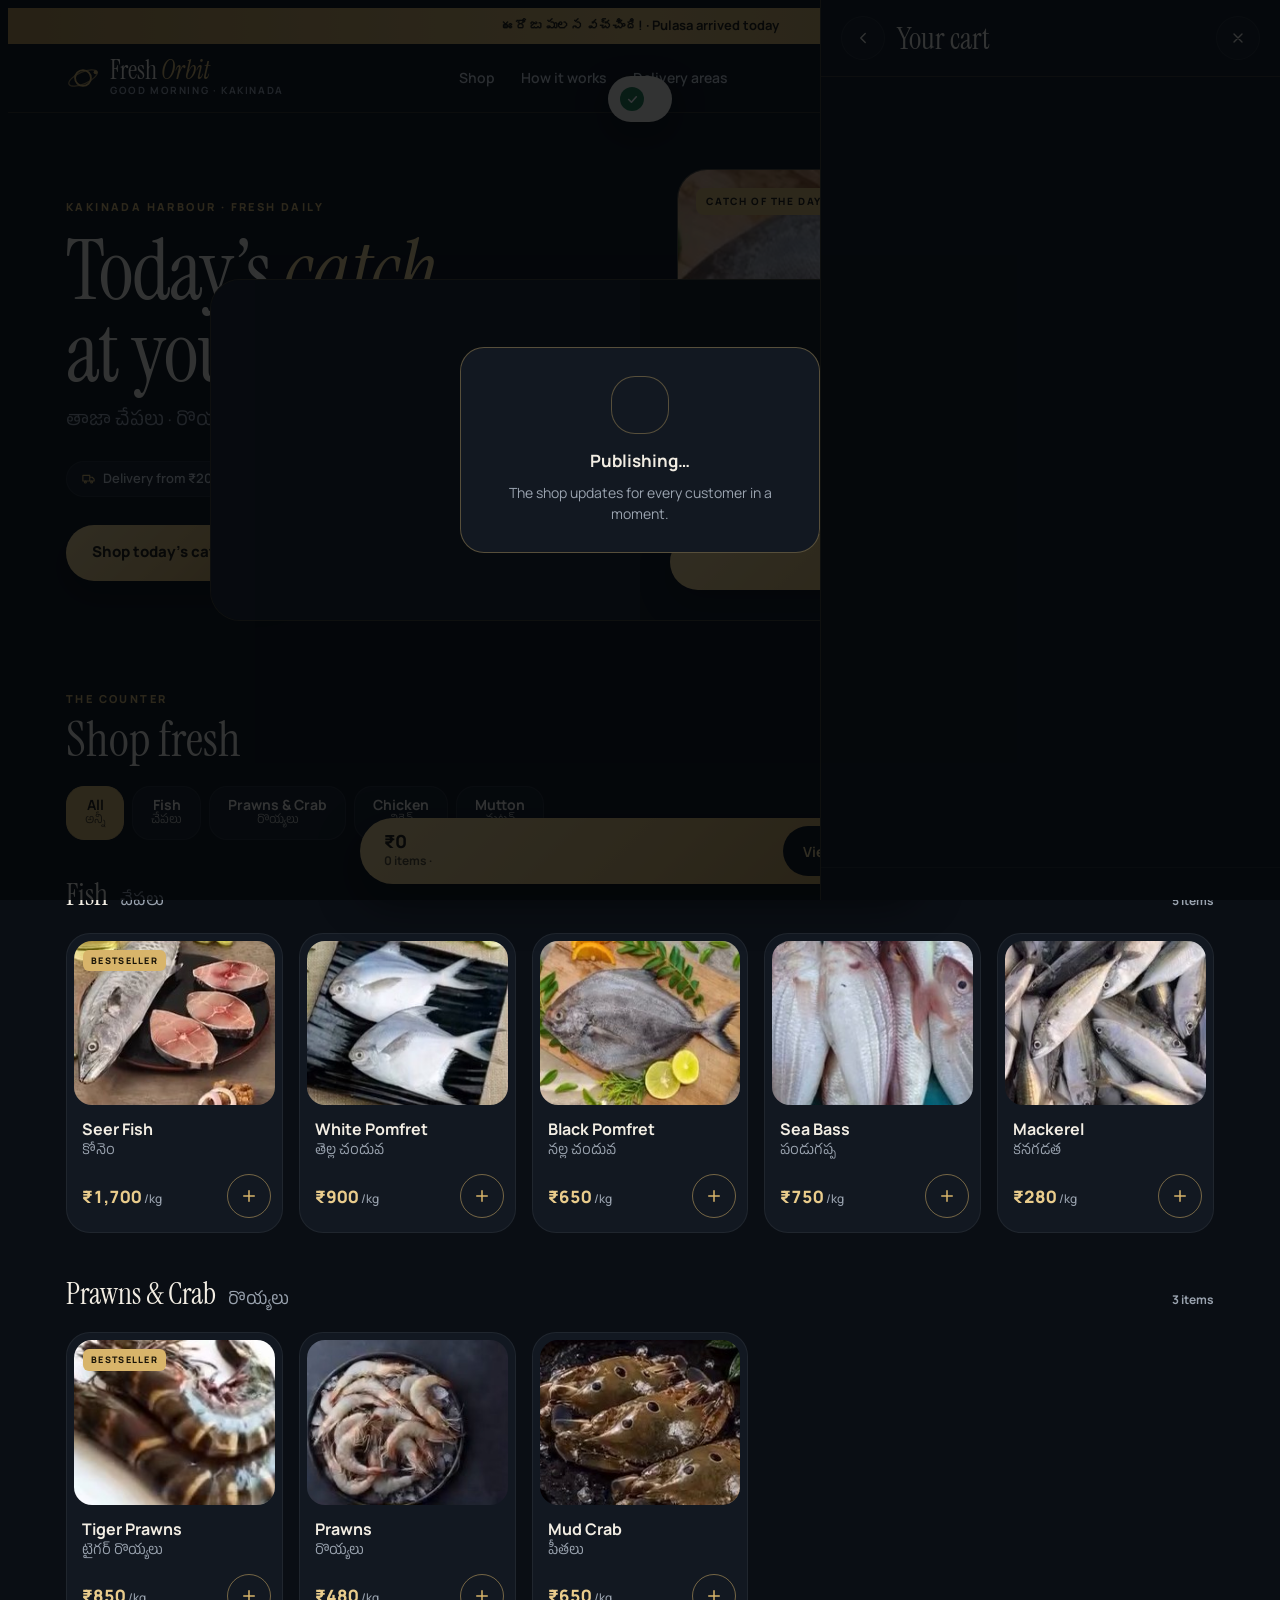
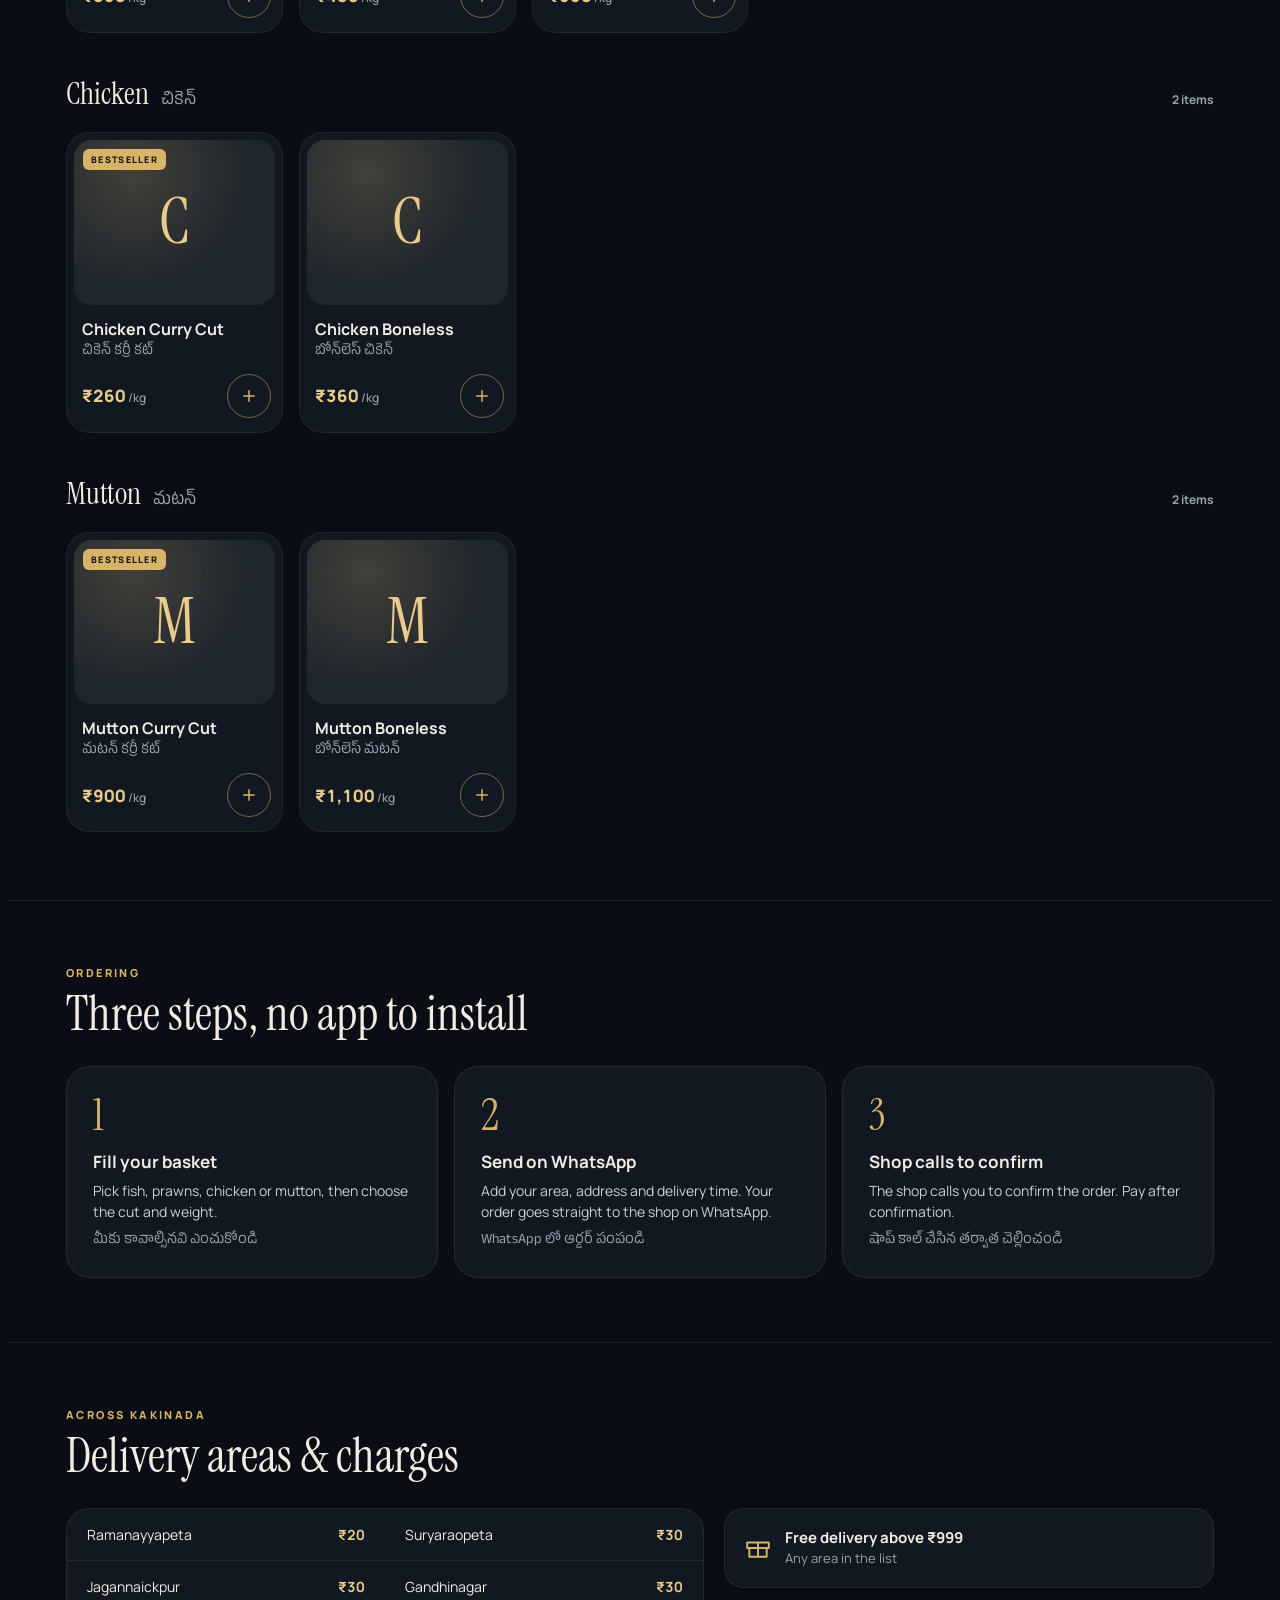
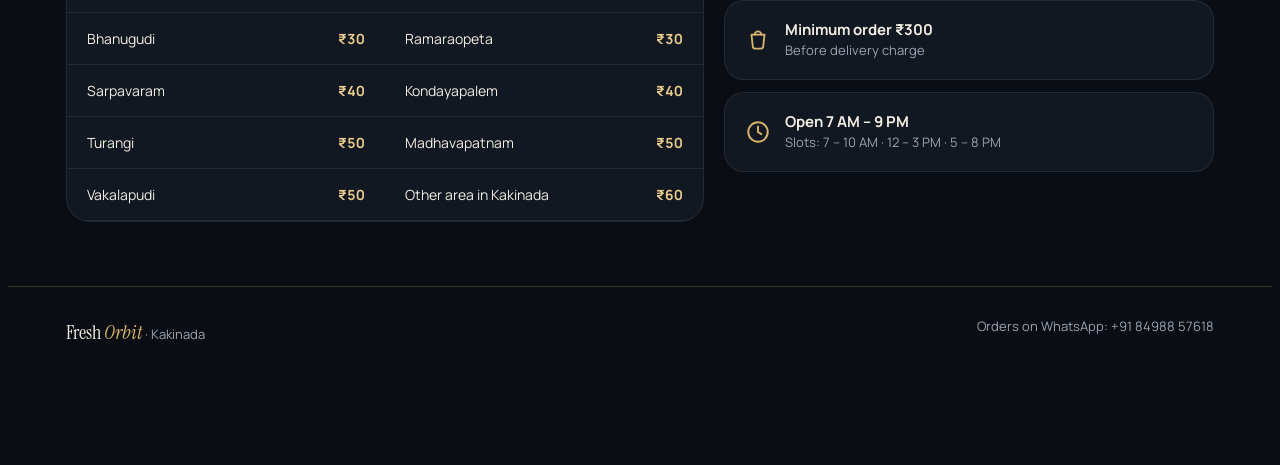
==== commit 48fb2947: "Add files via upload" ====
--- a/claude-link-version.html
+++ b/claude-link-version.html
@@ -287,7 +287,7 @@
 <div id="fo-app"></div>
 
 <script id="fo-imgs">window.FO_IMGS={"seer": "[data-uri]", "whitepomfret": "[data-uri]", "blackpomfret": "[data-uri]", "seabass": "[data-uri]", "mackerel": "[data-uri]", "tigerprawns": "[data-uri]", "prawns": "[data-uri]", "crab": "[data-uri]", "hero_pomfret": "[data-uri]", "hero_prawns": "[data-uri]"};</script>
-<script id="fo-data" type="application/json">{"v": 1, "settings": {"whatsapp": "919848012345", "open": true, "banner": "ఈరోజు పులస వచ్చింది! · Pulasa arrived today", "freeAbove": 999, "minOrder": 300, "hours": "7 AM – 9 PM", "slots": ["7 – 10 AM", "12 – 3 PM", "5 – 8 PM"], "featured": "bpom", "areas": [{"name": "Ramanayyapeta", "fee": 20}, {"name": "Suryaraopeta", "fee": 30}, {"name": "Jagannaickpur", "fee": 30}, {"name": "Gandhinagar", "fee": 30}, {"name": "Bhanugudi", "fee": 30}, {"name": "Ramaraopeta", "fee": 30}, {"name": "Sarpavaram", "fee": 40}, {"name": "Kondayapalem", "fee": 40}, {"name": "Turangi", "fee": 50}, {"name": "Madhavapatnam", "fee": 50}, {"name": "Vakalapudi", "fee": 50}, {"name": "Other area in Kakinada", "fee": 60}]}, "products": [{"img": "@seer", "hero": "", "inStock": true, "best": true, "desc": "", "alias": "konemu vanjaram", "cuts": ["Slices", "Whole"], "weights": [0.5, 1, 1.5, 2], "id": "seer", "cat": "fish", "en": "Seer Fish", "te": "కోనెం", "price": 1700}, {"img": "@whitepomfret", "hero": "", "inStock": true, "best": false, "desc": "", "alias": "chanduva", "cuts": ["Cleaned", "Whole"], "weights": [0.5, 1, 1.5, 2], "id": "wpom", "cat": "fish", "en": "White Pomfret", "te": "తెల్ల చందువ", "price": 900}, {"img": "@blackpomfret", "hero": "@hero_pomfret", "inStock": true, "best": false, "desc": "Firm and rich. Great for tawa fry.", "alias": "chanduva", "cuts": ["Cleaned", "Whole"], "weights": [0.5, 1, 1.5, 2], "id": "bpom", "cat": "fish", "en": "Black Pomfret", "te": "నల్ల చందువ", "price": 650}, {"img": "@seabass", "hero": "", "inStock": true, "best": false, "desc": "", "alias": "pandugappa", "cuts": ["Cleaned", "Whole"], "weights": [0.5, 1, 1.5, 2], "id": "bass", "cat": "fish", "en": "Sea Bass", "te": "పండుగప్ప", "price": 750}, {"img": "@mackerel", "hero": "", "inStock": true, "best": false, "desc": "", "alias": "kanagadata", "cuts": ["Cleaned", "Whole"], "weights": [0.5, 1, 1.5, 2], "id": "mack", "cat": "fish", "en": "Mackerel", "te": "కనగడత", "price": 280}, {"img": "@tigerprawns", "hero": "", "inStock": true, "best": true, "desc": "", "alias": "royyalu", "cuts": ["Cleaned & deveined", "Whole"], "weights": [0.25, 0.5, 1, 2], "id": "tiger", "cat": "prawn", "en": "Tiger Prawns", "te": "టైగర్ రొయ్యలు", "price": 850}, {"img": "@prawns", "hero": "@hero_prawns", "inStock": true, "best": false, "desc": "Medium size, 40 to 50 per kg.", "alias": "royyalu", "cuts": ["Cleaned & deveined", "Whole"], "weights": [0.25, 0.5, 1, 2], "id": "prawn", "cat": "prawn", "en": "Prawns", "te": "రొయ్యలు", "price": 480}, {"img": "@crab", "hero": "", "inStock": true, "best": false, "desc": "", "alias": "peethalu", "cuts": ["Cleaned", "Whole"], "weights": [0.5, 1, 1.5, 2], "id": "crab", "cat": "prawn", "en": "Mud Crab", "te": "పీతలు", "price": 650}, {"img": "", "hero": "", "inStock": true, "best": true, "desc": "", "alias": "", "cuts": [], "weights": [0.5, 1, 1.5, 2], "id": "ccc", "cat": "chicken", "en": "Chicken Curry Cut", "te": "చికెన్ కర్రీ కట్", "price": 260, "mono": "C"}, {"img": "", "hero": "", "inStock": true, "best": false, "desc": "", "alias": "", "cuts": [], "weights": [0.5, 1, 1.5, 2], "id": "cbl", "cat": "chicken", "en": "Chicken Boneless", "te": "బోన్‌లెస్ చికెన్", "price": 360, "mono": "C"}, {"img": "", "hero": "", "inStock": true, "best": true, "desc": "", "alias": "", "cuts": [], "weights": [0.5, 1, 1.5, 2], "id": "mcc", "cat": "mutton", "en": "Mutton Curry Cut", "te": "మటన్ కర్రీ కట్", "price": 900, "mono": "M"}, {"img": "", "hero": "", "inStock": true, "best": false, "desc": "", "alias": "", "cuts": [], "weights": [0.5, 1, 1.5, 2], "id": "mbl", "cat": "mutton", "en": "Mutton Boneless", "te": "బోన్‌లెస్ మటన్", "price": 1100, "mono": "M"}]}</script>
+<script id="fo-data" type="application/json">{"v": 1, "settings": {"whatsapp": "918498857618", "open": true, "banner": "ఈరోజు పులస వచ్చింది! · Pulasa arrived today", "freeAbove": 999, "minOrder": 300, "hours": "7 AM – 9 PM", "slots": ["7 – 10 AM", "12 – 3 PM", "5 – 8 PM"], "featured": "bpom", "areas": [{"name": "Ramanayyapeta", "fee": 20}, {"name": "Suryaraopeta", "fee": 30}, {"name": "Jagannaickpur", "fee": 30}, {"name": "Gandhinagar", "fee": 30}, {"name": "Bhanugudi", "fee": 30}, {"name": "Ramaraopeta", "fee": 30}, {"name": "Sarpavaram", "fee": 40}, {"name": "Kondayapalem", "fee": 40}, {"name": "Turangi", "fee": 50}, {"name": "Madhavapatnam", "fee": 50}, {"name": "Vakalapudi", "fee": 50}, {"name": "Other area in Kakinada", "fee": 60}]}, "products": [{"img": "@seer", "hero": "", "inStock": true, "best": true, "desc": "", "alias": "konemu vanjaram", "cuts": ["Slices", "Whole"], "weights": [0.5, 1, 1.5, 2], "id": "seer", "cat": "fish", "en": "Seer Fish", "te": "కోనెం", "price": 1700}, {"img": "@whitepomfret", "hero": "", "inStock": true, "best": false, "desc": "", "alias": "chanduva", "cuts": ["Cleaned", "Whole"], "weights": [0.5, 1, 1.5, 2], "id": "wpom", "cat": "fish", "en": "White Pomfret", "te": "తెల్ల చందువ", "price": 900}, {"img": "@blackpomfret", "hero": "@hero_pomfret", "inStock": true, "best": false, "desc": "Firm and rich. Great for tawa fry.", "alias": "chanduva", "cuts": ["Cleaned", "Whole"], "weights": [0.5, 1, 1.5, 2], "id": "bpom", "cat": "fish", "en": "Black Pomfret", "te": "నల్ల చందువ", "price": 650}, {"img": "@seabass", "hero": "", "inStock": true, "best": false, "desc": "", "alias": "pandugappa", "cuts": ["Cleaned", "Whole"], "weights": [0.5, 1, 1.5, 2], "id": "bass", "cat": "fish", "en": "Sea Bass", "te": "పండుగప్ప", "price": 750}, {"img": "@mackerel", "hero": "", "inStock": true, "best": false, "desc": "", "alias": "kanagadata", "cuts": ["Cleaned", "Whole"], "weights": [0.5, 1, 1.5, 2], "id": "mack", "cat": "fish", "en": "Mackerel", "te": "కనగడత", "price": 280}, {"img": "@tigerprawns", "hero": "", "inStock": true, "best": true, "desc": "", "alias": "royyalu", "cuts": ["Cleaned & deveined", "Whole"], "weights": [0.25, 0.5, 1, 2], "id": "tiger", "cat": "prawn", "en": "Tiger Prawns", "te": "టైగర్ రొయ్యలు", "price": 850}, {"img": "@prawns", "hero": "@hero_prawns", "inStock": true, "best": false, "desc": "Medium size, 40 to 50 per kg.", "alias": "royyalu", "cuts": ["Cleaned & deveined", "Whole"], "weights": [0.25, 0.5, 1, 2], "id": "prawn", "cat": "prawn", "en": "Prawns", "te": "రొయ్యలు", "price": 480}, {"img": "@crab", "hero": "", "inStock": true, "best": false, "desc": "", "alias": "peethalu", "cuts": ["Cleaned", "Whole"], "weights": [0.5, 1, 1.5, 2], "id": "crab", "cat": "prawn", "en": "Mud Crab", "te": "పీతలు", "price": 650}, {"img": "", "hero": "", "inStock": true, "best": true, "desc": "", "alias": "", "cuts": [], "weights": [0.5, 1, 1.5, 2], "id": "ccc", "cat": "chicken", "en": "Chicken Curry Cut", "te": "చికెన్ కర్రీ కట్", "price": 260, "mono": "C"}, {"img": "", "hero": "", "inStock": true, "best": false, "desc": "", "alias": "", "cuts": [], "weights": [0.5, 1, 1.5, 2], "id": "cbl", "cat": "chicken", "en": "Chicken Boneless", "te": "బోన్‌లెస్ చికెన్", "price": 360, "mono": "C"}, {"img": "", "hero": "", "inStock": true, "best": true, "desc": "", "alias": "", "cuts": [], "weights": [0.5, 1, 1.5, 2], "id": "mcc", "cat": "mutton", "en": "Mutton Curry Cut", "te": "మటన్ కర్రీ కట్", "price": 900, "mono": "M"}, {"img": "", "hero": "", "inStock": true, "best": false, "desc": "", "alias": "", "cuts": [], "weights": [0.5, 1, 1.5, 2], "id": "mbl", "cat": "mutton", "en": "Mutton Boneless", "te": "బోన్‌లెస్ మటన్", "price": 1100, "mono": "M"}]}</script>
 <script id="fo-main">
 (function () {
 'use strict';
